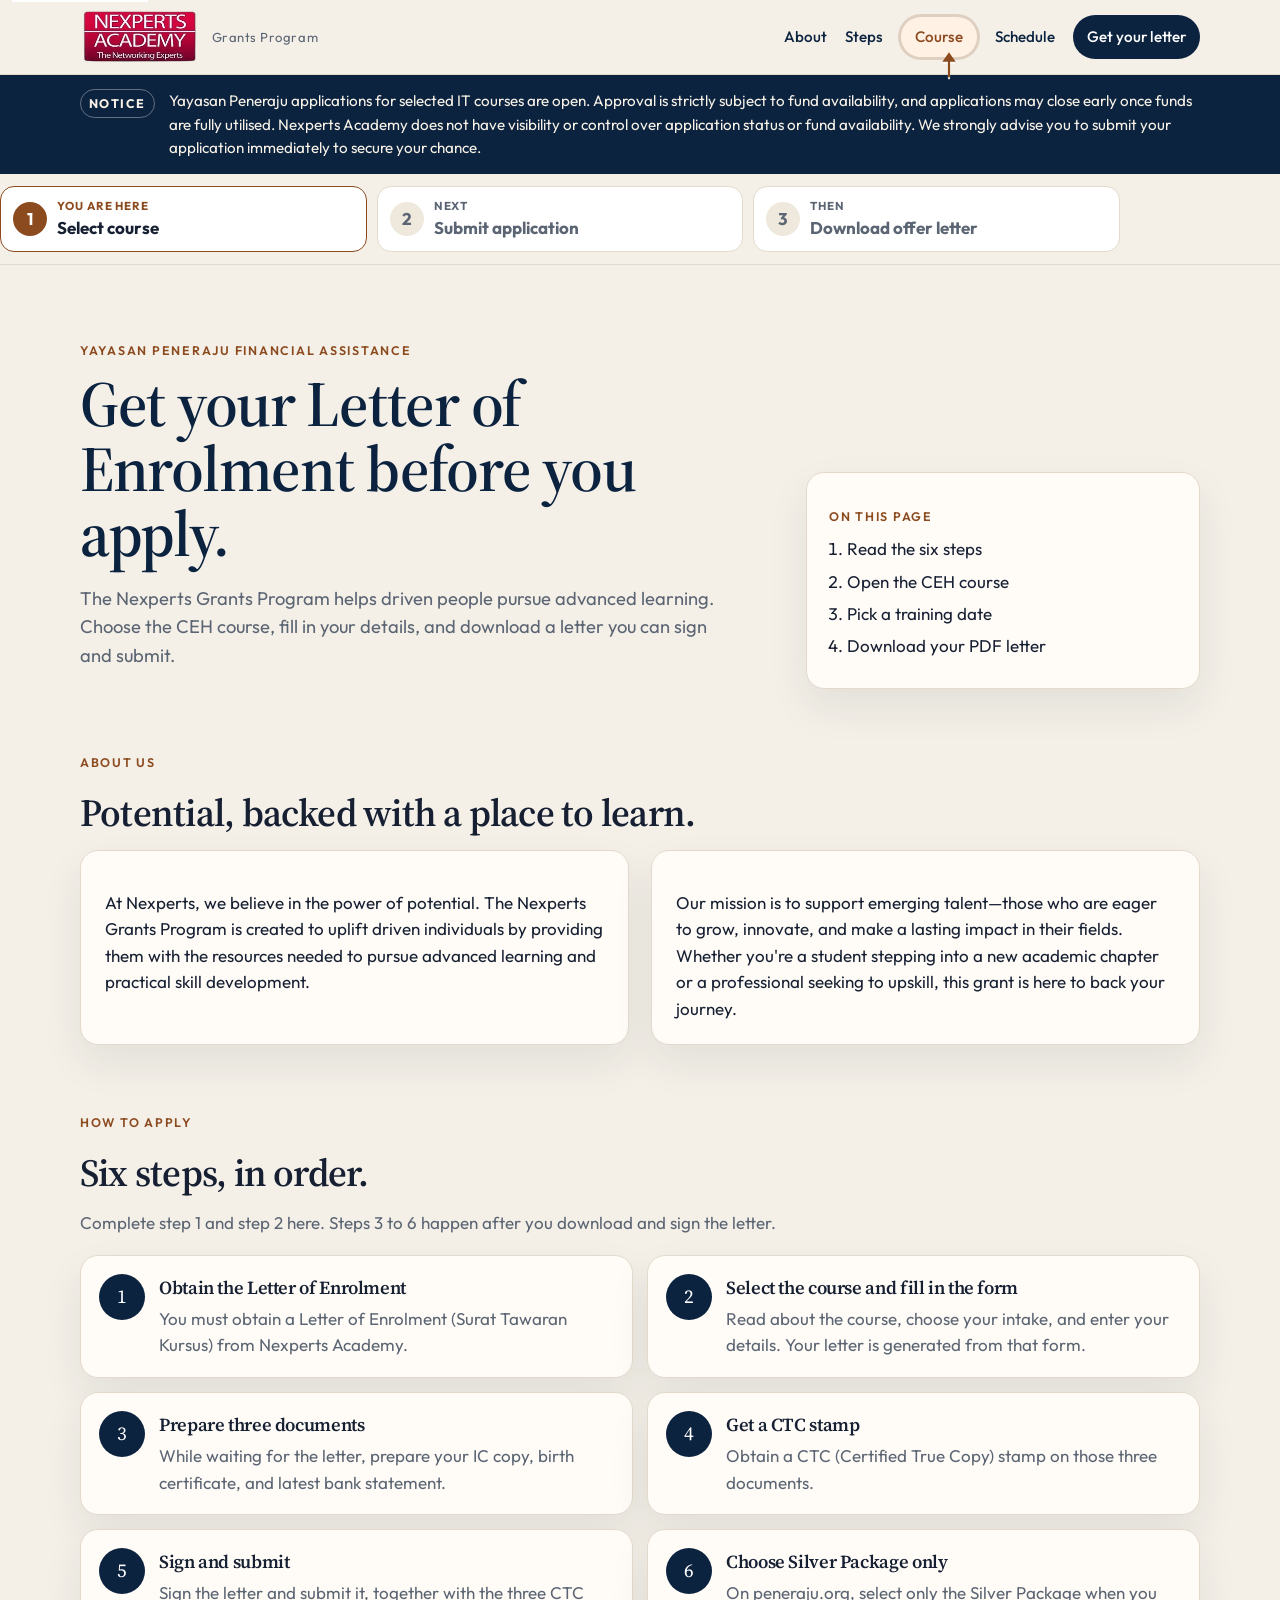
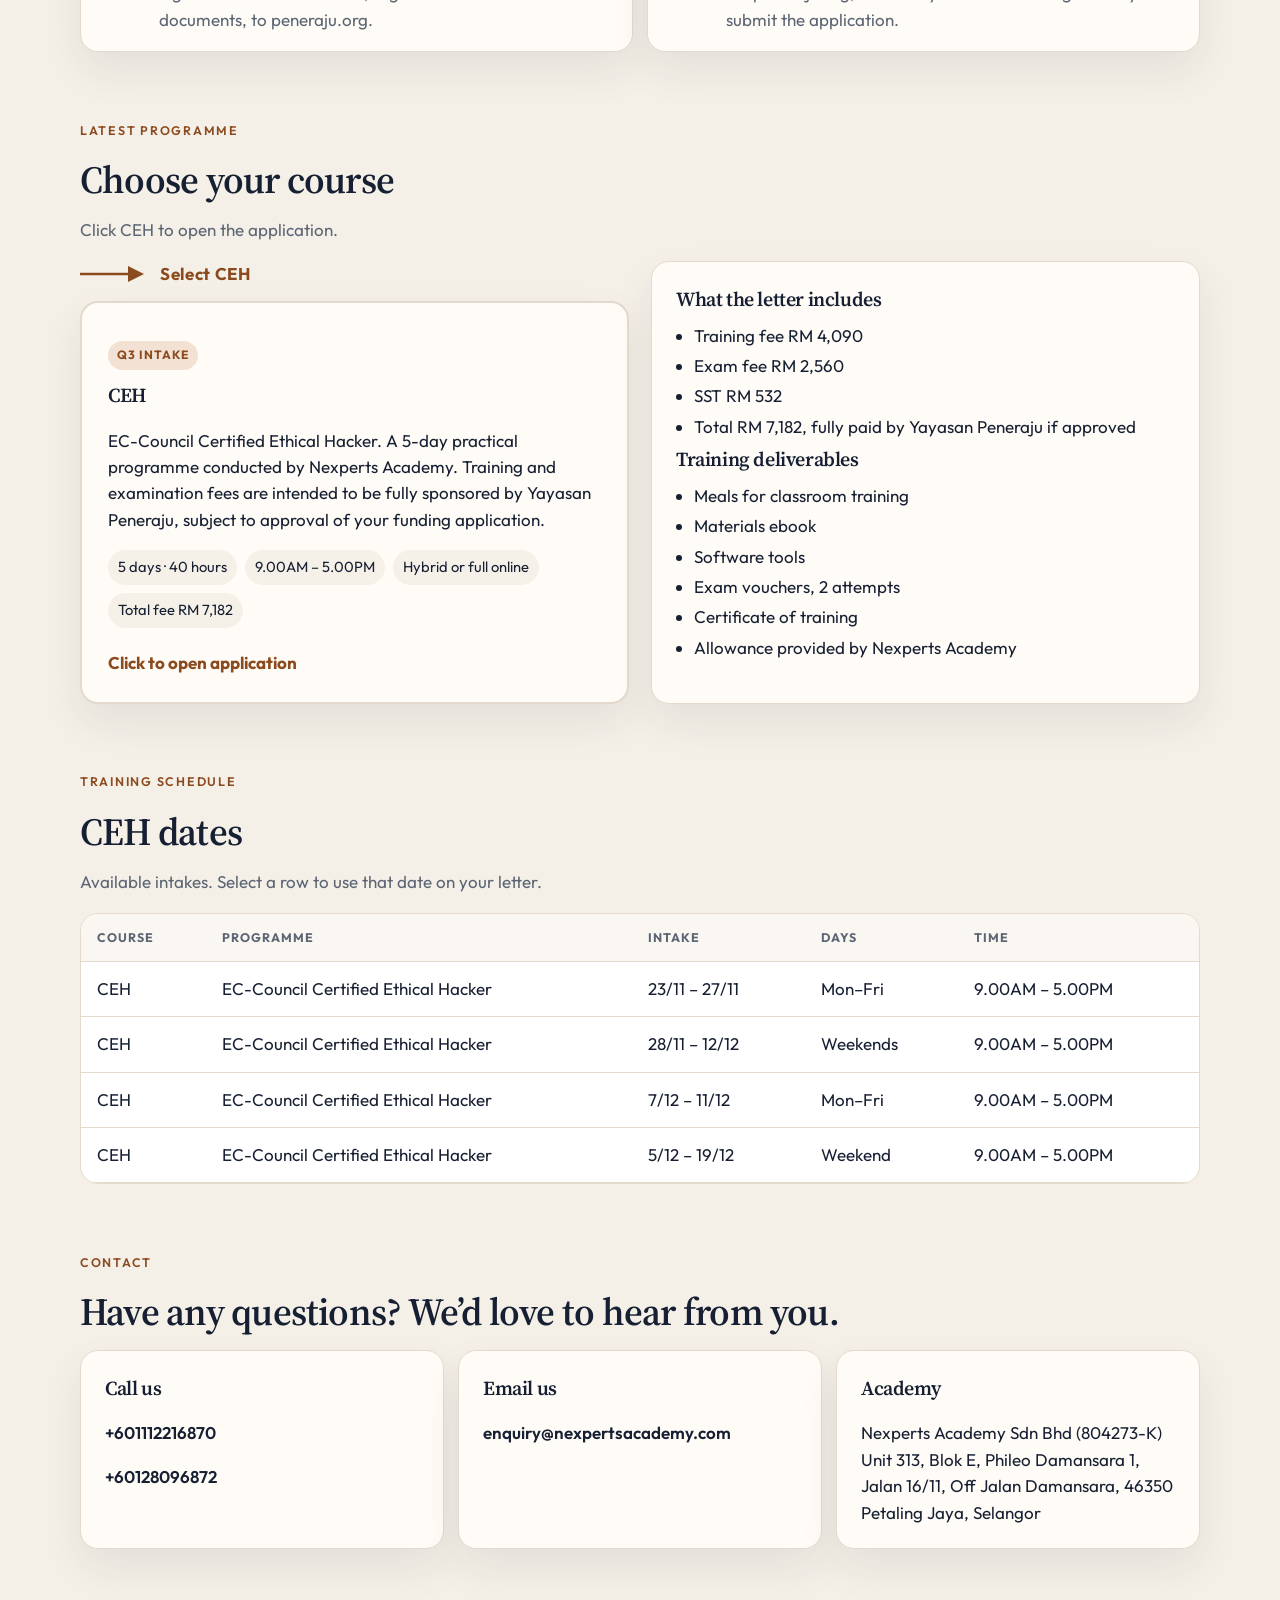
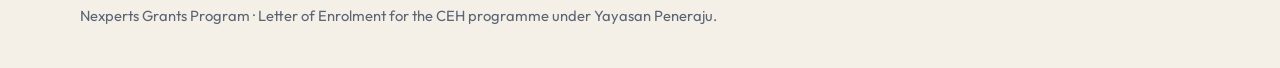
==== index.html @ 13533e8f "Publish the Nexperts grants site. Fix the enrolment letter table line and use the academy logo." ====
<!DOCTYPE html>
<html lang="en">
<head>
  <meta charset="UTF-8" />
  <meta name="viewport" content="width=device-width, initial-scale=1" />
  <title>Nexperts Grants Program | Letter of Enrolment</title>
  <meta name="description" content="Nexperts Grants Program. Read the CEH course, choose a training date, and download your Letter of Enrolment." />
  <link rel="preconnect" href="https://fonts.googleapis.com" />
  <link rel="preconnect" href="https://fonts.gstatic.com" crossorigin />
  <link href="https://fonts.googleapis.com/css2?family=Outfit:wght@400;500;600;700&family=Source+Serif+4:opsz,wght@8..60,500;8..60,600&display=swap" rel="stylesheet" />
  <link rel="stylesheet" href="css/styles.css" />
</head>
<body>
  <a class="skip" href="#main">Skip to content</a>
  <header class="site-header">
    <div class="wrap header-inner">
      <a class="brand" href="#top">
        <img class="logo" src="assets/nexperts-logo.png" alt="Nexperts Academy" />
        <span>Grants Program</span>
      </a>
      <nav class="nav" aria-label="Page">
        <a href="#about">About</a>
        <a href="#steps">Steps</a>
        <a class="nav-course" href="#course">
          <span class="arrow-mark" aria-hidden="true">
            <svg viewBox="0 0 24 36" width="20" height="30">
              <path d="M12 34V14" fill="none" stroke="currentColor" stroke-width="2.6" stroke-linecap="round"/>
              <path d="M4 16.5 12 5l8 11.5" fill="currentColor"/>
            </svg>
          </span>
          Course
        </a>
        <a href="#schedule">Schedule</a>
        <a class="nav-cta" href="#apply">Get your letter</a>
      </nav>
    </div>
  </header>

  <div class="notice">
    <div class="wrap">
      <b>NOTICE</b>
      <p>Yayasan Peneraju applications for selected IT courses are open. Approval is strictly subject to fund availability, and applications may close early once funds are fully utilised. Nexperts Academy does not have visibility or control over application status or fund availability. We strongly advise you to submit your application immediately to secure your chance.</p>
    </div>
  </div>

  <main id="main">
    <div class="flow-bar">
      <ol class="flow wrap" id="flow" aria-label="Application progress">
        <li class="is-current" data-step="1">
          <span class="flow-no">1</span>
          <span>
            <em class="flow-kicker">You are here</em>
            <strong>Select course</strong>
          </span>
        </li>
        <li data-step="2">
          <span class="flow-no">2</span>
          <span>
            <em class="flow-kicker">Next</em>
            <strong>Submit application</strong>
          </span>
        </li>
        <li data-step="3">
          <span class="flow-no">3</span>
          <span>
            <em class="flow-kicker">Then</em>
            <strong>Download offer letter</strong>
          </span>
        </li>
      </ol>
    </div>
    <section class="hero" id="top">
      <div class="wrap hero-grid">
        <div>
          <p class="eyebrow">Yayasan Peneraju financial assistance</p>
          <h1>Get your Letter of Enrolment before you apply.</h1>
          <p class="lede">The Nexperts Grants Program helps driven people pursue advanced learning. Choose the CEH course, fill in your details, and download a letter you can sign and submit.</p>
        </div>
        <aside class="hero-card">
          <p class="eyebrow">On this page</p>
          <ol>
            <li>Read the six steps</li>
            <li>Open the CEH course</li>
            <li>Pick a training date</li>
            <li>Download your PDF letter</li>
          </ol>
        </aside>
      </div>
    </section>

    <section id="about">
      <div class="wrap">
        <p class="eyebrow">About us</p>
        <h2>Potential, backed with a place to learn.</h2>
        <div class="about-grid">
          <article class="panel">
            <p>At Nexperts, we believe in the power of potential. The Nexperts Grants Program is created to uplift driven individuals by providing them with the resources needed to pursue advanced learning and practical skill development.</p>
          </article>
          <article class="panel">
            <p>Our mission is to support emerging talent—those who are eager to grow, innovate, and make a lasting impact in their fields. Whether you're a student stepping into a new academic chapter or a professional seeking to upskill, this grant is here to back your journey.</p>
          </article>
        </div>
      </div>
    </section>

    <section id="steps">
      <div class="wrap">
        <p class="eyebrow">How to apply</p>
        <h2>Six steps, in order.</h2>
        <p class="section-copy">Complete step 1 and step 2 here. Steps 3 to 6 happen after you download and sign the letter.</p>
        <div class="steps">
          <article class="step">
            <div class="step-no">1</div>
            <div>
              <h3>Obtain the Letter of Enrolment</h3>
              <p>You must obtain a Letter of Enrolment (Surat Tawaran Kursus) from Nexperts Academy.</p>
            </div>
          </article>
          <article class="step">
            <div class="step-no">2</div>
            <div>
              <h3>Select the course and fill in the form</h3>
              <p>Read about the course, choose your intake, and enter your details. Your letter is generated from that form.</p>
            </div>
          </article>
          <article class="step">
            <div class="step-no">3</div>
            <div>
              <h3>Prepare three documents</h3>
              <p>While waiting for the letter, prepare your IC copy, birth certificate, and latest bank statement.</p>
            </div>
          </article>
          <article class="step">
            <div class="step-no">4</div>
            <div>
              <h3>Get a CTC stamp</h3>
              <p>Obtain a CTC (Certified True Copy) stamp on those three documents.</p>
            </div>
          </article>
          <article class="step">
            <div class="step-no">5</div>
            <div>
              <h3>Sign and submit</h3>
              <p>Sign the letter and submit it, together with the three CTC documents, to peneraju.org.</p>
            </div>
          </article>
          <article class="step">
            <div class="step-no">6</div>
            <div>
              <h3>Choose Silver Package only</h3>
              <p>On peneraju.org, select only the Silver Package when you submit the application.</p>
            </div>
          </article>
        </div>
      </div>
    </section>

    <section id="course">
      <div class="wrap">
        <p class="eyebrow">Latest programme</p>
        <h2>Choose your course</h2>
        <p class="section-copy">Click CEH to open the application.</p>
        <div class="course-layout">
          <div class="course-pick-wrap">
            <div class="aim" id="aim-ceh">
              <svg viewBox="0 0 72 24" width="72" height="24" aria-hidden="true">
                <path d="M0 12h52" fill="none" stroke="currentColor" stroke-width="2.6" stroke-linecap="round"/>
                <path d="M48 4l16 8-16 8" fill="currentColor"/>
              </svg>
              <span>Select CEH</span>
            </div>
            <button type="button" id="select-ceh" class="course-card" aria-pressed="false">
              <p class="q3">Q3 intake</p>
              <h3>CEH</h3>
              <p>EC-Council Certified Ethical Hacker. A 5-day practical programme conducted by Nexperts Academy. Training and examination fees are intended to be fully sponsored by Yayasan Peneraju, subject to approval of your funding application.</p>
              <ul class="meta">
                <li>5 days · 40 hours</li>
                <li>9.00AM – 5.00PM</li>
                <li>Hybrid or full online</li>
                <li>Total fee RM 7,182</li>
              </ul>
              <span class="pick-state">Click to open application</span>
            </button>
          </div>
          <article class="panel">
            <h3>What the letter includes</h3>
            <ul class="plain-list">
              <li>Training fee RM 4,090</li>
              <li>Exam fee RM 2,560</li>
              <li>SST RM 532</li>
              <li>Total RM 7,182, fully paid by Yayasan Peneraju if approved</li>
            </ul>
            <h3>Training deliverables</h3>
            <ul class="plain-list">
              <li>Meals for classroom training</li>
              <li>Materials ebook</li>
              <li>Software tools</li>
              <li>Exam vouchers, 2 attempts</li>
              <li>Certificate of training</li>
              <li>Allowance provided by Nexperts Academy</li>
            </ul>
          </article>
        </div>
        <section id="apply" hidden>
          <p class="eyebrow">Application</p>
          <h2>Start Your Certification Journey Today!</h2>
          <p class="section-copy">Apply now and take advantage of Yayasan Peneraju’s flexible financing options. Fill out the form below, and our team will contact you with the next steps.</p>
          <form id="enrol-form" class="panel" novalidate>
            <fieldset id="application-fields">
            <h3 class="form-title">Nexperts Grants Scholarship - Yayasan Peneraju - Certified Ethical Hacker(CEH)</h3>
            <div class="form-grid">
              <label>
                <span class="req">Full name as per IC</span>
                <input id="full-name" name="name" type="text" autocomplete="name" required placeholder="Full name" />
              </label>
              <label>
                <span class="req">IC number (Without dashes)</span>
                <input id="nric" name="nric" type="text" inputmode="numeric" autocomplete="off" required placeholder="E.g. 900119458343" maxlength="12" />
              </label>
              <label>
                <span class="req">Email</span>
                <input id="email" name="email" type="email" autocomplete="email" required placeholder="Email" />
              </label>
              <label>
                <span class="req">Phone</span>
                <span class="phone-row">
                  <span class="phone-code">MY +60</span>
                  <input id="phone" name="phone" type="tel" inputmode="tel" autocomplete="tel" required placeholder="Phone" />
                </span>
              </label>
              <label>
                <span class="req">Current Working Status</span>
                <select id="work-status" name="workStatus" required>
                  <option value="">Choose an option</option>
                  <option>Employed</option>
                  <option>Self-employed</option>
                  <option>Unemployed</option>
                  <option>Student</option>
                  <option>Others</option>
                </select>
              </label>
              <label>
                <span class="req">Training Schedule</span>
                <select id="intake-fields" name="intake" required>
                  <option value="">Choose an option</option>
                </select>
              </label>
              <p class="note wide">Please Note:- Above dates are Tentative Dates only , actual dates will be given once Yayasan Peneraju approves your application. DO NOT make any arrangements for training until our team contacts you with the finalised schedule.</p>
              <div class="wide">
                <p class="req address-label">Address</p>
                <div class="form-grid">
                  <label>
                    <span class="req">Street Address</span>
                    <input id="street" name="street" type="text" autocomplete="address-line1" required placeholder="Street Address" />
                  </label>
                  <label>
                    <span>Street Address Line 2</span>
                    <input id="street2" name="street2" type="text" autocomplete="address-line2" placeholder="Street Address Line 2" />
                  </label>
                  <label>
                    <span class="req">City</span>
                    <input id="city" name="city" type="text" autocomplete="address-level2" required placeholder="City" />
                  </label>
                  <label>
                    <span class="req">Region/State/Province</span>
                    <input id="region" name="region" type="text" autocomplete="address-level1" required placeholder="Region/State/Province" />
                  </label>
                  <label>
                    <span class="req">Postal / Zip code</span>
                    <input id="postal" name="postal" type="text" autocomplete="postal-code" required placeholder="Postal / Zip code" />
                  </label>
                  <label>
                    <span class="req">Country</span>
                    <input id="country" name="country" type="text" autocomplete="country-name" required value="Malaysia" />
                  </label>
                </div>
              </div>
              <label class="consent wide">
                <input id="consent" name="consent" type="checkbox" required />
                <span><strong class="req">Consent &amp; Agreement</strong><br />I confirm that these details are true and match my IC. I agree to the conditions in the CEH offer of enrolment, and I will sign the letter and submit it with my CTC documents on peneraju.org, selecting the Silver Package only.</span>
              </label>
            </div>
            <p id="form-error" class="form-msg error" hidden></p>
            <button id="download-btn" type="submit">Submit Application!</button>
            </fieldset>
            <p id="form-success" class="form-msg ok" hidden>
              Your letter is downloading. The printed intake is <strong id="success-intake"></strong>. Nazreen Abdul Ghani’s signature is on the letter. Sign the acceptance page, get CTC stamps on your IC copy, birth certificate, and latest bank statement, then submit everything on peneraju.org and select Silver Package only.
            </p>
          </form>
        </section>
      </div>
    </section>

    <section id="schedule">
      <div class="wrap">
        <p class="eyebrow">Training schedule</p>
        <h2>CEH dates</h2>
        <p class="section-copy">Available intakes. Select a row to use that date on your letter.</p>
        <div class="table-wrap">
          <table>
            <thead>
              <tr>
                <th>Course</th>
                <th>Programme</th>
                <th>Intake</th>
                <th>Days</th>
                <th>Time</th>
              </tr>
            </thead>
            <tbody id="schedule-body"></tbody>
          </table>
        </div>
      </div>
    </section>

    <section id="contact">
      <div class="wrap">
        <p class="eyebrow">Contact</p>
        <h2>Have any questions? We’d love to hear from you.</h2>
        <div class="contact-grid">
          <article class="panel">
            <h3>Call us</h3>
            <p><a href="tel:+601112216870">+601112216870</a></p>
            <p><a href="tel:+60128096872">+60128096872</a></p>
          </article>
          <article class="panel">
            <h3>Email us</h3>
            <p><a href="mailto:enquiry@nexpertsacademy.com">enquiry@nexpertsacademy.com</a></p>
          </article>
          <article class="panel">
            <h3>Academy</h3>
            <p>Nexperts Academy Sdn Bhd (804273-K)<br />Unit 313, Blok E, Phileo Damansara 1, Jalan 16/11, Off Jalan Damansara, 46350 Petaling Jaya, Selangor</p>
          </article>
        </div>
      </div>
    </section>
  </main>

  <footer class="site-footer">
    <div class="wrap">Nexperts Grants Program · Letter of Enrolment for the CEH programme under Yayasan Peneraju.</div>
  </footer>

  <script src="js/pdf-lib.min.js"></script>
  <script src="js/letter.js"></script>
  <script src="js/app.js"></script>
</body>
</html>
---- css/styles.css ----
:root {
  --ink: #172033;
  --navy: #0c2340;
  --navy-2: #16365c;
  --teal: #0f5c56;
  --copper: #8c4a1f;
  --paper: #f4f0e8;
  --card: #fffcf7;
  --line: #e3d9cc;
  --muted: #5c6573;
  --danger: #8d2b2b;
  --ok: #0f5c56;
  --shadow: 0 18px 40px rgba(23, 32, 51, 0.08);
  --serif: "Source Serif 4", Georgia, serif;
  --sans: "Outfit", "Segoe UI", sans-serif;
}

* { box-sizing: border-box; }
html { scroll-behavior: smooth; }
body {
  margin: 0;
  color: var(--ink);
  background:
    radial-gradient(1200px 500px at 100% -10%, rgba(140, 74, 31, 0.08), transparent 50%),
    var(--paper);
  font-family: var(--sans);
  font-size: 17px;
  line-height: 1.55;
}
img { max-width: 100%; }
a { color: var(--teal); }
.wrap { width: min(1120px, calc(100% - 32px)); margin: 0 auto; }
.skip {
  position: absolute;
  left: 12px;
  top: -40px;
  background: white;
  padding: 8px 12px;
  z-index: 20;
}
.skip:focus { top: 12px; }

.site-header {
  position: sticky;
  top: 0;
  z-index: 10;
  background: rgba(244, 240, 232, 0.92);
  backdrop-filter: blur(10px);
  border-bottom: 1px solid var(--line);
}
.header-inner {
  display: flex;
  align-items: center;
  justify-content: space-between;
  gap: 20px;
  min-height: 74px;
}
.brand {
  display: flex;
  align-items: center;
  gap: 12px;
  color: inherit;
  text-decoration: none;
}
.logo { height: 54px; width: auto; display: block; }
.brand span { color: var(--muted); font-size: 0.82rem; letter-spacing: 0.04em; }
.nav { display: flex; gap: 18px; align-items: center; }
.nav a { color: var(--navy); text-decoration: none; font-size: 0.95rem; font-weight: 500; }
.nav a:hover { color: var(--copper); }
.nav-course {
  position: relative;
  color: var(--copper) !important;
  background: #fff1e4;
  border-radius: 999px;
  padding: 8px 14px;
  box-shadow: 0 0 0 3px rgba(140, 74, 31, 0.2);
  animation: course-glow 1.6s ease-in-out infinite;
}
.nav-course .arrow-mark {
  position: absolute;
  left: 50%;
  bottom: -28px;
  color: var(--copper);
  filter: drop-shadow(0 2px 0 rgba(255, 252, 247, 0.9));
  animation: point-up 0.9s ease-in-out infinite;
  pointer-events: none;
}
@keyframes point-up {
  0%, 100% { transform: translateX(-50%) translateY(5px); }
  50% { transform: translateX(-50%) translateY(-3px); }
}
@keyframes course-glow {
  0%, 100% { box-shadow: 0 0 0 3px rgba(140, 74, 31, 0.18); }
  50% { box-shadow: 0 0 0 7px rgba(140, 74, 31, 0.12); }
}
.nav-cta {
  background: var(--navy) !important;
  color: white !important;
  padding: 10px 14px;
  border-radius: 999px;
}

.notice {
  background: var(--navy);
  color: #f7f1e6;
}
.notice .wrap { padding: 14px 0; display: flex; gap: 14px; align-items: flex-start; }
.notice b {
  flex: 0 0 auto;
  letter-spacing: 0.12em;
  font-size: 0.78rem;
  border: 1px solid rgba(255,255,255,0.35);
  padding: 4px 8px;
  border-radius: 999px;
}
.notice p { margin: 0; font-size: 0.95rem; }

.hero { padding: 64px 0 24px; }
.hero-grid {
  display: grid;
  grid-template-columns: 1.4fr 0.8fr;
  gap: 36px;
  align-items: end;
}
h1, h2, h3 { font-family: var(--serif); font-weight: 600; letter-spacing: -0.02em; margin: 0; }
h1 { font-size: clamp(2.5rem, 5vw, 4.4rem); line-height: 1.02; color: var(--navy); }
.lede { font-size: 1.15rem; color: var(--muted); max-width: 40rem; }
.eyebrow {
  color: var(--copper);
  font-weight: 600;
  letter-spacing: 0.14em;
  text-transform: uppercase;
  font-size: 0.78rem;
  margin-bottom: 10px;
}
.hero-card, .panel, .step, .course-card {
  background: var(--card);
  border: 1px solid var(--line);
  border-radius: 18px;
  box-shadow: var(--shadow);
}
.hero-card { padding: 22px; }
.hero-card ol { margin: 10px 0 0; padding-left: 18px; }
.hero-card li { margin: 6px 0; }

section { padding: 28px 0; }
#course, #apply { scroll-margin-top: 90px; }
h2 { font-size: clamp(1.8rem, 3vw, 2.5rem); margin-bottom: 8px; }
.section-copy { color: var(--muted); max-width: 46rem; margin-top: 0; }

.about-grid, .apply-grid, .course-layout {
  display: grid;
  grid-template-columns: 1fr 1fr;
  gap: 22px;
}
.panel { padding: 22px 24px; }
.panel p:last-child { margin-bottom: 0; }

.steps {
  display: grid;
  grid-template-columns: 1fr 1fr;
  gap: 14px;
  margin-top: 18px;
}
.step {
  display: grid;
  grid-template-columns: auto 1fr;
  gap: 14px;
  padding: 18px;
  position: relative;
}
.step-no {
  width: 46px;
  height: 46px;
  border-radius: 50%;
  background: var(--navy);
  color: white;
  display: grid;
  place-items: center;
  font-family: var(--serif);
  font-size: 1.2rem;
}
.step h3 { font-size: 1.15rem; margin-bottom: 4px; }
.step p { margin: 0; color: var(--muted); }
.step.is-here { outline: 2px solid var(--copper); }

.course-pick-wrap { display: grid; gap: 14px; align-content: start; }
.aim[hidden],
#apply[hidden] { display: none !important; }
#apply { animation: reveal-form 0.35s ease; }
@keyframes reveal-form {
  from { opacity: 0; transform: translateY(10px); }
  to { opacity: 1; transform: none; }
}
.aim {
  display: flex;
  align-items: center;
  gap: 8px;
  color: var(--copper);
  font-weight: 700;
  letter-spacing: 0.04em;
}
.aim svg { animation: point-right 0.9s ease-in-out infinite; }
@keyframes point-right {
  0%, 100% { transform: translateX(0); }
  50% { transform: translateX(8px); }
}
.course-card {
  padding: 26px;
  width: 100%;
  text-align: left;
  color: inherit;
  font: inherit;
  cursor: pointer;
  border: 2px solid var(--line);
  background: var(--card);
  border-radius: 18px;
  box-shadow: var(--shadow);
}
.course-card:hover { border-color: var(--copper); }
.course-card.is-selected {
  border-color: var(--teal);
  box-shadow: 0 0 0 4px rgba(15, 92, 86, 0.16);
}
.pick-state {
  display: inline-block;
  margin-top: 8px;
  font-weight: 700;
  color: var(--copper);
}
.course-card.is-selected .pick-state { color: var(--teal); }
.go-download {
  display: inline-flex;
  align-items: center;
  gap: 10px;
  background: var(--copper);
  color: white;
  text-decoration: none;
  font-weight: 700;
  padding: 14px 16px;
  border-radius: 14px;
  animation: callout 1.1s ease-in-out infinite;
}
.go-download svg { animation: point-down 0.9s ease-in-out infinite; }
@keyframes point-down {
  0%, 100% { transform: translateY(0); }
  50% { transform: translateY(7px); }
}
@keyframes callout {
  0%, 100% { transform: translateY(0); box-shadow: 0 8px 0 rgba(140, 74, 31, 0.18); }
  50% { transform: translateY(-3px); box-shadow: 0 14px 24px rgba(140, 74, 31, 0.28); }
}
body.ceh-selected #enrol-form {
  border-color: var(--copper);
  animation: form-glow 1.3s ease-in-out infinite;
}
body.ceh-selected #download-btn {
  animation: btn-pop 1s ease-in-out infinite;
}
@keyframes form-glow {
  0%, 100% { box-shadow: 0 0 0 3px rgba(140, 74, 31, 0.2); }
  50% { box-shadow: 0 0 0 8px rgba(140, 74, 31, 0.12); }
}
@keyframes btn-pop {
  0%, 100% { transform: scale(1); }
  50% { transform: scale(1.03); box-shadow: 0 10px 24px rgba(140, 74, 31, 0.35); }
}
.q3 {
  display: inline-block;
  background: #f3e2d4;
  color: var(--copper);
  font-weight: 700;
  letter-spacing: 0.08em;
  text-transform: uppercase;
  font-size: 0.75rem;
  padding: 5px 9px;
  border-radius: 999px;
  margin-bottom: 10px;
}
.meta { display: flex; flex-wrap: wrap; gap: 8px; margin: 14px 0; padding: 0; list-style: none; }
.meta li {
  background: #f6f1e8;
  border-radius: 999px;
  padding: 6px 10px;
  font-size: 0.92rem;
}
.fee-list, .plain-list { margin: 8px 0 0; padding-left: 18px; }
.fee-list li, .plain-list li { margin: 4px 0; }

.table-wrap { overflow-x: auto; border: 1px solid var(--line); border-radius: 18px; background: white; }
table { width: 100%; border-collapse: collapse; min-width: 720px; }
th, td { text-align: left; padding: 14px 16px; border-bottom: 1px solid var(--line); }
th { font-size: 0.78rem; letter-spacing: 0.08em; text-transform: uppercase; color: var(--muted); background: #faf7f2; }
tr { cursor: pointer; }
tr:hover, tr.is-selected { background: #f3f7f6; }
tr.is-selected td:first-child { box-shadow: inset 3px 0 0 var(--teal); }
.hint { color: var(--muted); font-size: 0.92rem; }

form { display: grid; gap: 14px; }
fieldset { border: 0; margin: 0; padding: 0; }
legend { font-weight: 600; padding: 0; margin-bottom: 8px; }
label span { display: block; font-weight: 600; margin-bottom: 6px; }
input[type="text"], input[type="email"], input[type="tel"], select, textarea {
  width: 100%;
  border: 1px solid #d9d0c3;
  background: white;
  border-radius: 12px;
  padding: 12px 14px;
  font: inherit;
  color: inherit;
}
textarea { min-height: 96px; resize: vertical; }
.form-title { font-size: 1.35rem; margin: 0 0 16px; }
.form-grid { display: grid; grid-template-columns: 1fr 1fr; gap: 14px; }
.wide { grid-column: 1 / -1; }
.req::after { content: " *"; color: var(--copper); }
.address-label { margin: 4px 0 0; font-weight: 600; }
.phone-row { display: flex; gap: 8px; align-items: center; }
.phone-code {
  flex: 0 0 auto;
  background: #f6f1e8;
  border: 1px solid #d9d0c3;
  border-radius: 12px;
  padding: 12px 12px;
  font-weight: 600;
}
.phone-row input { flex: 1; }
.note {
  margin: 0;
  background: #fff6e8;
  border: 1px solid #e6c89a;
  color: #6a4a1e;
  border-radius: 12px;
  padding: 12px 14px;
}
.consent { display: flex; gap: 10px; align-items: flex-start; }
.consent input { width: auto; margin-top: 5px; }
.consent span { font-weight: 400; }
input:focus, textarea:focus { outline: 2px solid var(--teal); border-color: transparent; }
.intake-fields { display: grid; gap: 8px; }
.intake-option {
  display: flex;
  gap: 10px;
  align-items: center;
  border: 1px solid var(--line);
  border-radius: 12px;
  padding: 10px 12px;
  background: white;
  cursor: pointer;
}
.intake-option.is-selected { border-color: var(--teal); background: #f3f7f6; }
.intake-option span { display: flex; justify-content: space-between; gap: 12px; width: 100%; margin: 0; font-weight: 500; }
.intake-option em { font-style: normal; color: var(--muted); }
button {
  border: 0;
  background: var(--copper);
  color: white;
  font: inherit;
  font-weight: 600;
  padding: 14px 16px;
  border-radius: 12px;
  cursor: pointer;
}
button:hover { background: #733c18; }
button.course-card,
button.course-card:hover {
  background: var(--card);
  color: inherit;
  font-weight: 400;
}
button.course-card:hover { border-color: var(--copper); }
button:disabled { opacity: 0.7; cursor: wait; }
.form-msg { margin: 0; padding: 12px 14px; border-radius: 12px; }
.form-msg.error { background: #fdecec; color: var(--danger); }
.form-msg.ok { background: #e7f3f1; color: var(--ok); }

.contact-grid { display: grid; grid-template-columns: repeat(3, 1fr); gap: 14px; }
.contact-grid a { color: inherit; text-decoration: none; font-weight: 600; }
.site-footer { padding: 28px 0 40px; color: var(--muted); font-size: 0.92rem; }

.flow-bar {
  position: sticky;
  top: 74px;
  z-index: 9;
  background: rgba(244, 240, 232, 0.96);
  border-bottom: 1px solid var(--line);
}
.flow {
  list-style: none;
  display: grid;
  grid-template-columns: repeat(3, 1fr);
  gap: 10px;
  margin: 0;
  padding: 12px 0;
}
.flow li {
  display: flex;
  gap: 10px;
  align-items: center;
  margin: 0;
  padding: 10px 12px;
  border-radius: 14px;
  border: 1px solid var(--line);
  background: white;
  color: var(--muted);
}
.flow-no {
  width: 34px;
  height: 34px;
  border-radius: 50%;
  display: grid;
  place-items: center;
  background: #efe8dc;
  font-weight: 700;
  flex: 0 0 auto;
}
.flow-kicker {
  display: block;
  font-style: normal;
  font-size: 0.72rem;
  letter-spacing: 0.08em;
  text-transform: uppercase;
  font-weight: 700;
}
.flow strong { display: block; color: inherit; }
.flow li.is-current {
  border-color: var(--copper);
  color: var(--ink);
  animation: course-glow 1.6s ease-in-out infinite;
}
.flow li.is-current .flow-no,
.flow li.is-done .flow-no { color: white; }
.flow li.is-current .flow-no { background: var(--copper); }
.flow li.is-current .flow-kicker { color: var(--copper); }
.flow li.is-done { border-color: var(--teal); color: var(--ink); }
.flow li.is-done .flow-no { background: var(--teal); }
.flow li.is-done .flow-kicker { color: var(--teal); }
#application-fields { border: 0; margin: 0; padding: 0; min-inline-size: 0; }
#application-fields[disabled] { opacity: 0.5; }

@media (prefers-reduced-motion: reduce) {
  .nav-course,
  .nav-course .arrow-mark,
  .aim svg,
  .go-download,
  .go-download svg,
  body.ceh-selected #enrol-form,
  body.ceh-selected #download-btn {
    animation: none;
  }
}
@media (max-width: 860px) {
  .nav a:not(.nav-cta):not(.nav-course) { display: none; }
  .nav-course { padding-bottom: 8px; }
  .hero-grid, .about-grid, .apply-grid, .course-layout, .steps, .contact-grid, .form-grid {
    grid-template-columns: 1fr;
  }
  .flow { grid-template-columns: 1fr; }
  .hero { padding-top: 36px; }
  .notice .wrap { flex-direction: column; }
}
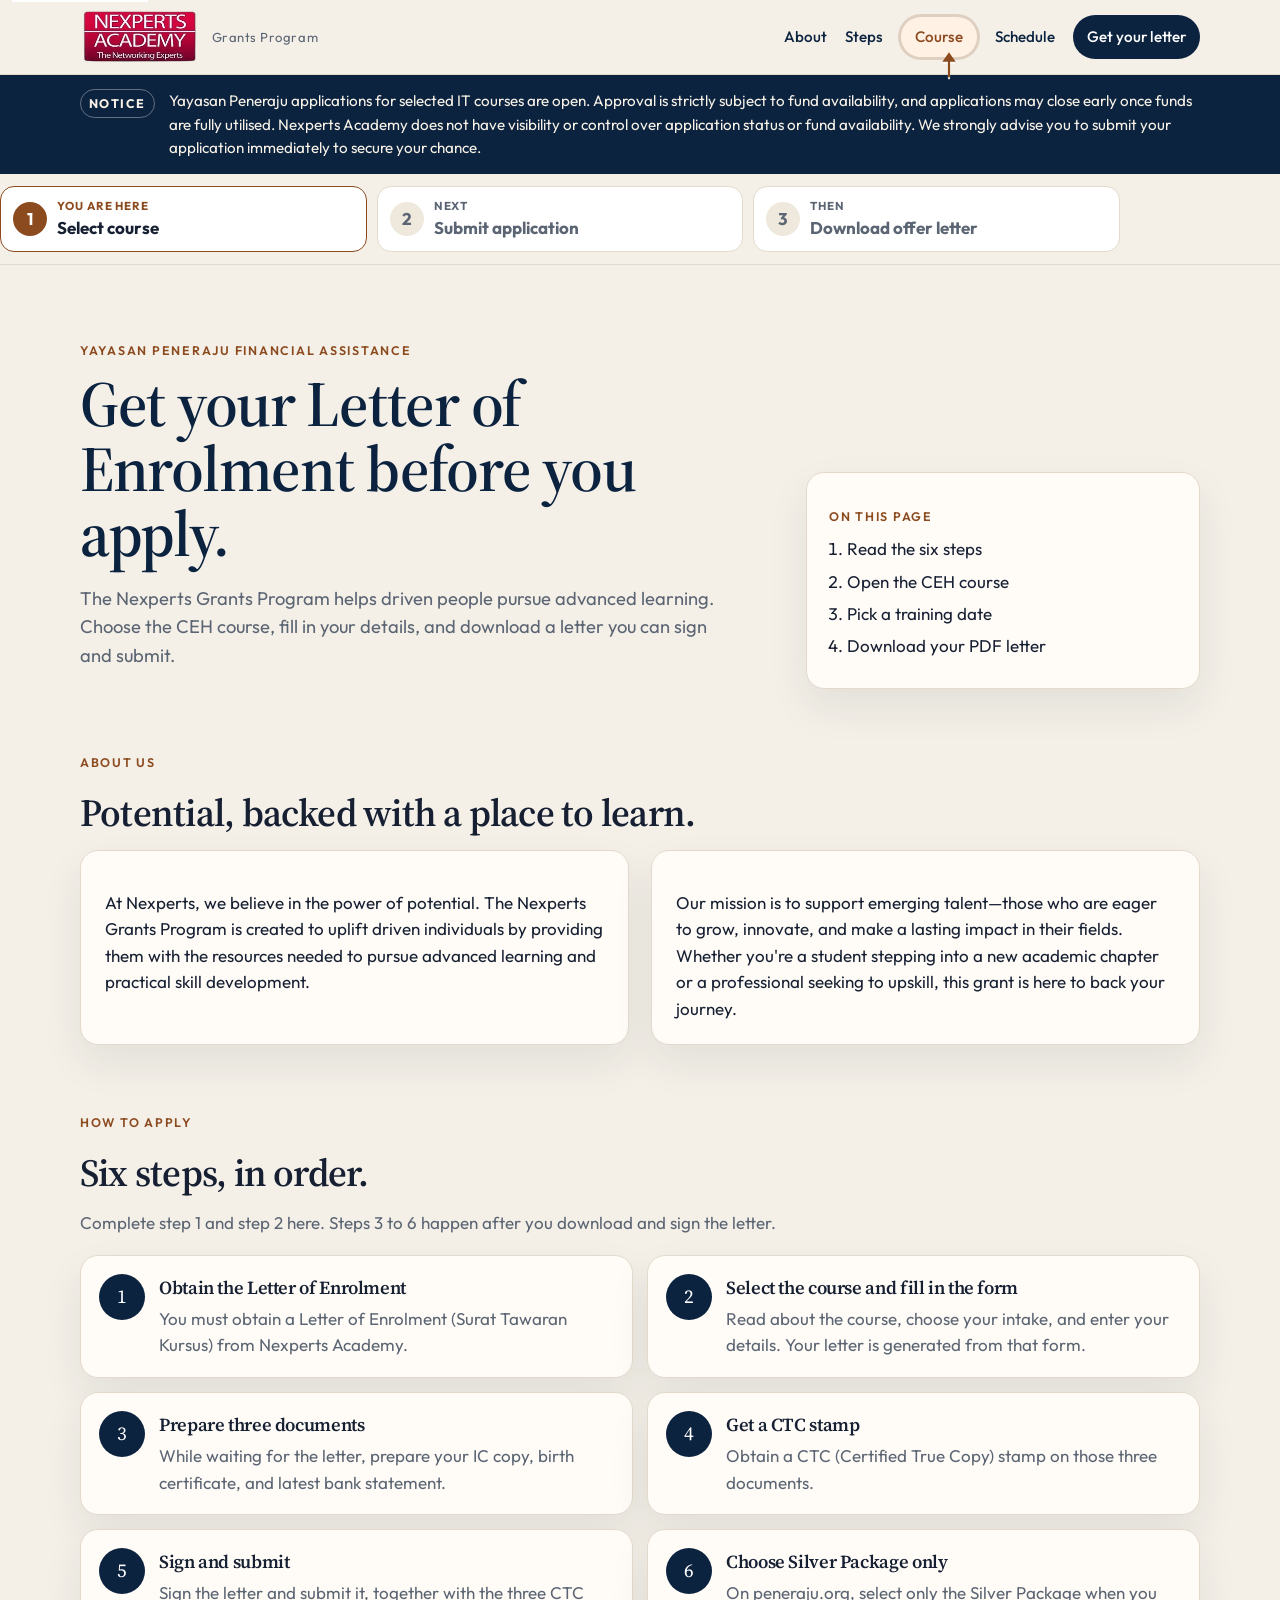
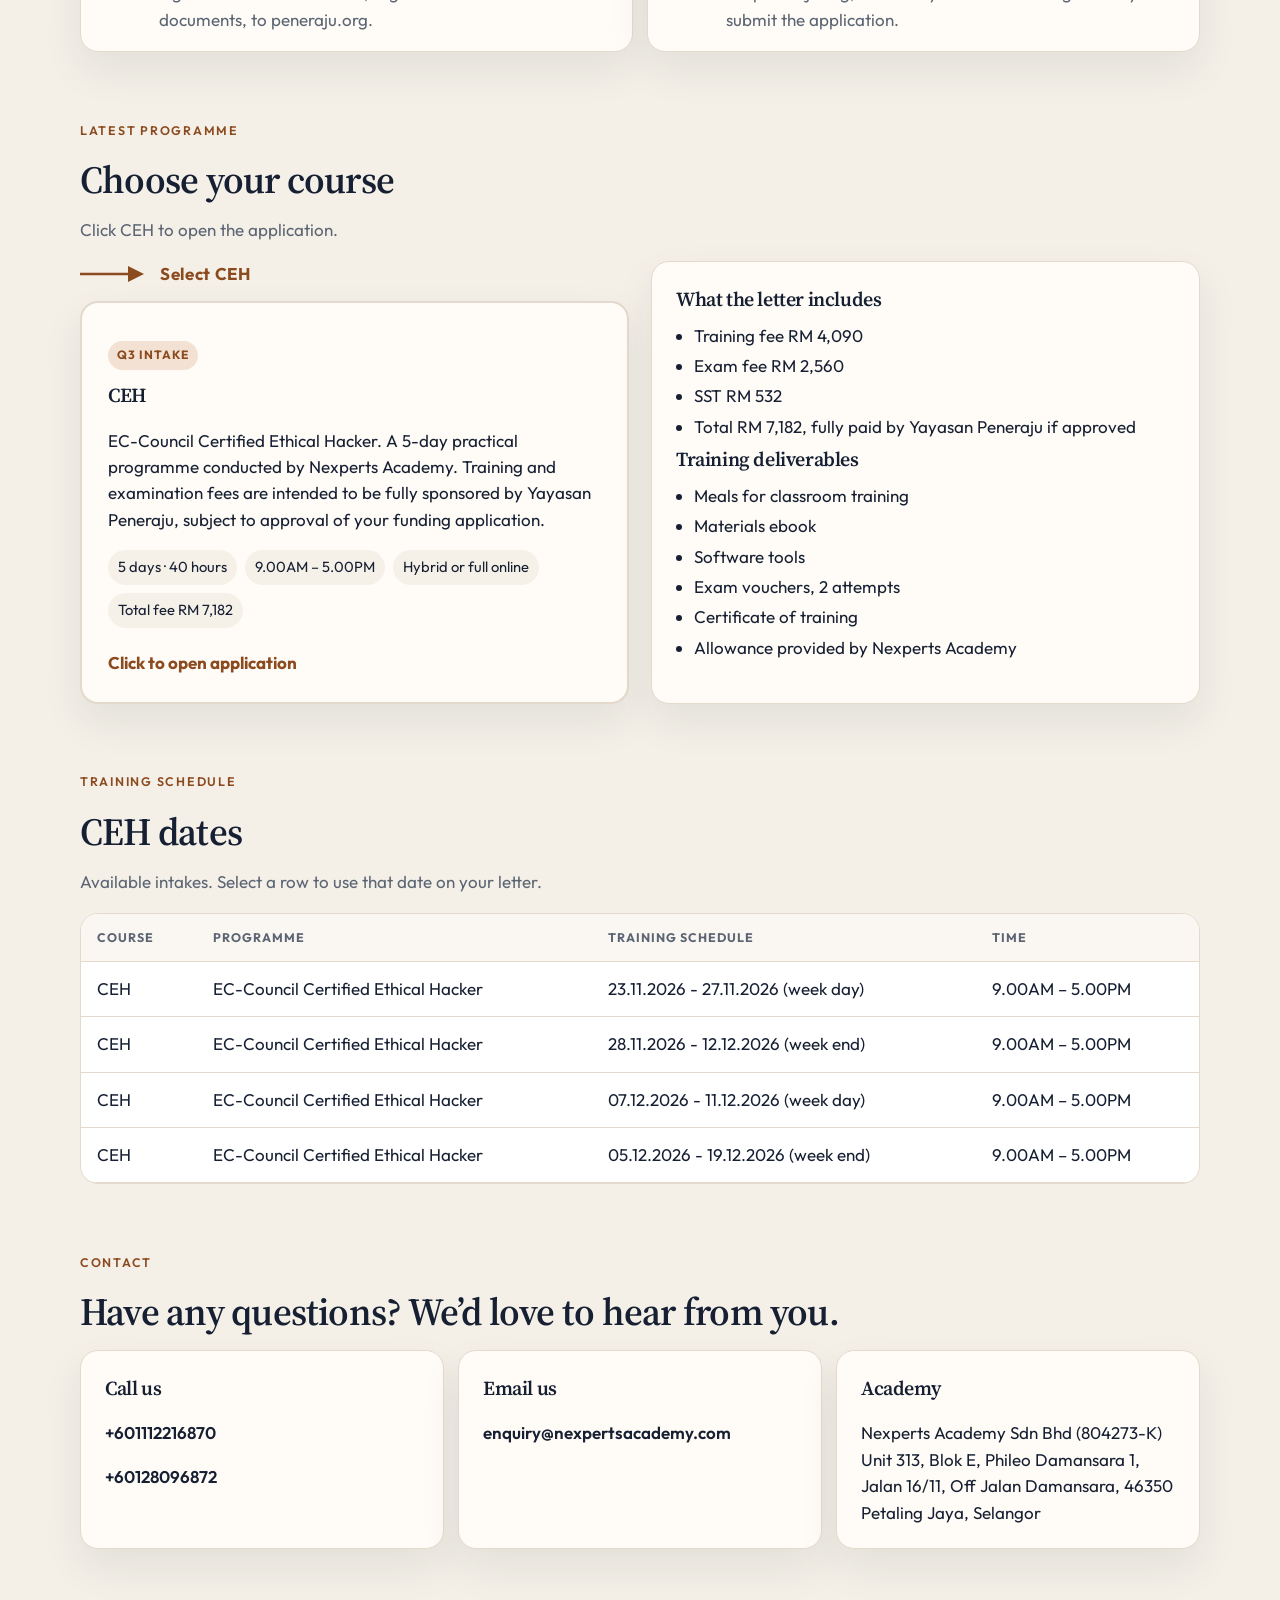
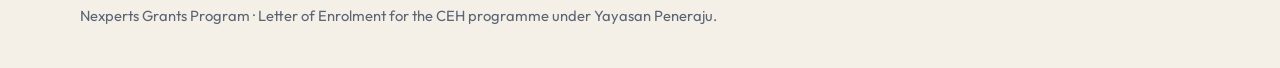
==== commit 1d42e02c: "Format training dates and wrap the offer-letter address. Show each intake as a full date with week d" ====
--- a/index.html
+++ b/index.html
@@ -302,8 +302,7 @@
               <tr>
                 <th>Course</th>
                 <th>Programme</th>
-                <th>Intake</th>
-                <th>Days</th>
+                <th>Training schedule</th>
                 <th>Time</th>
               </tr>
             </thead>
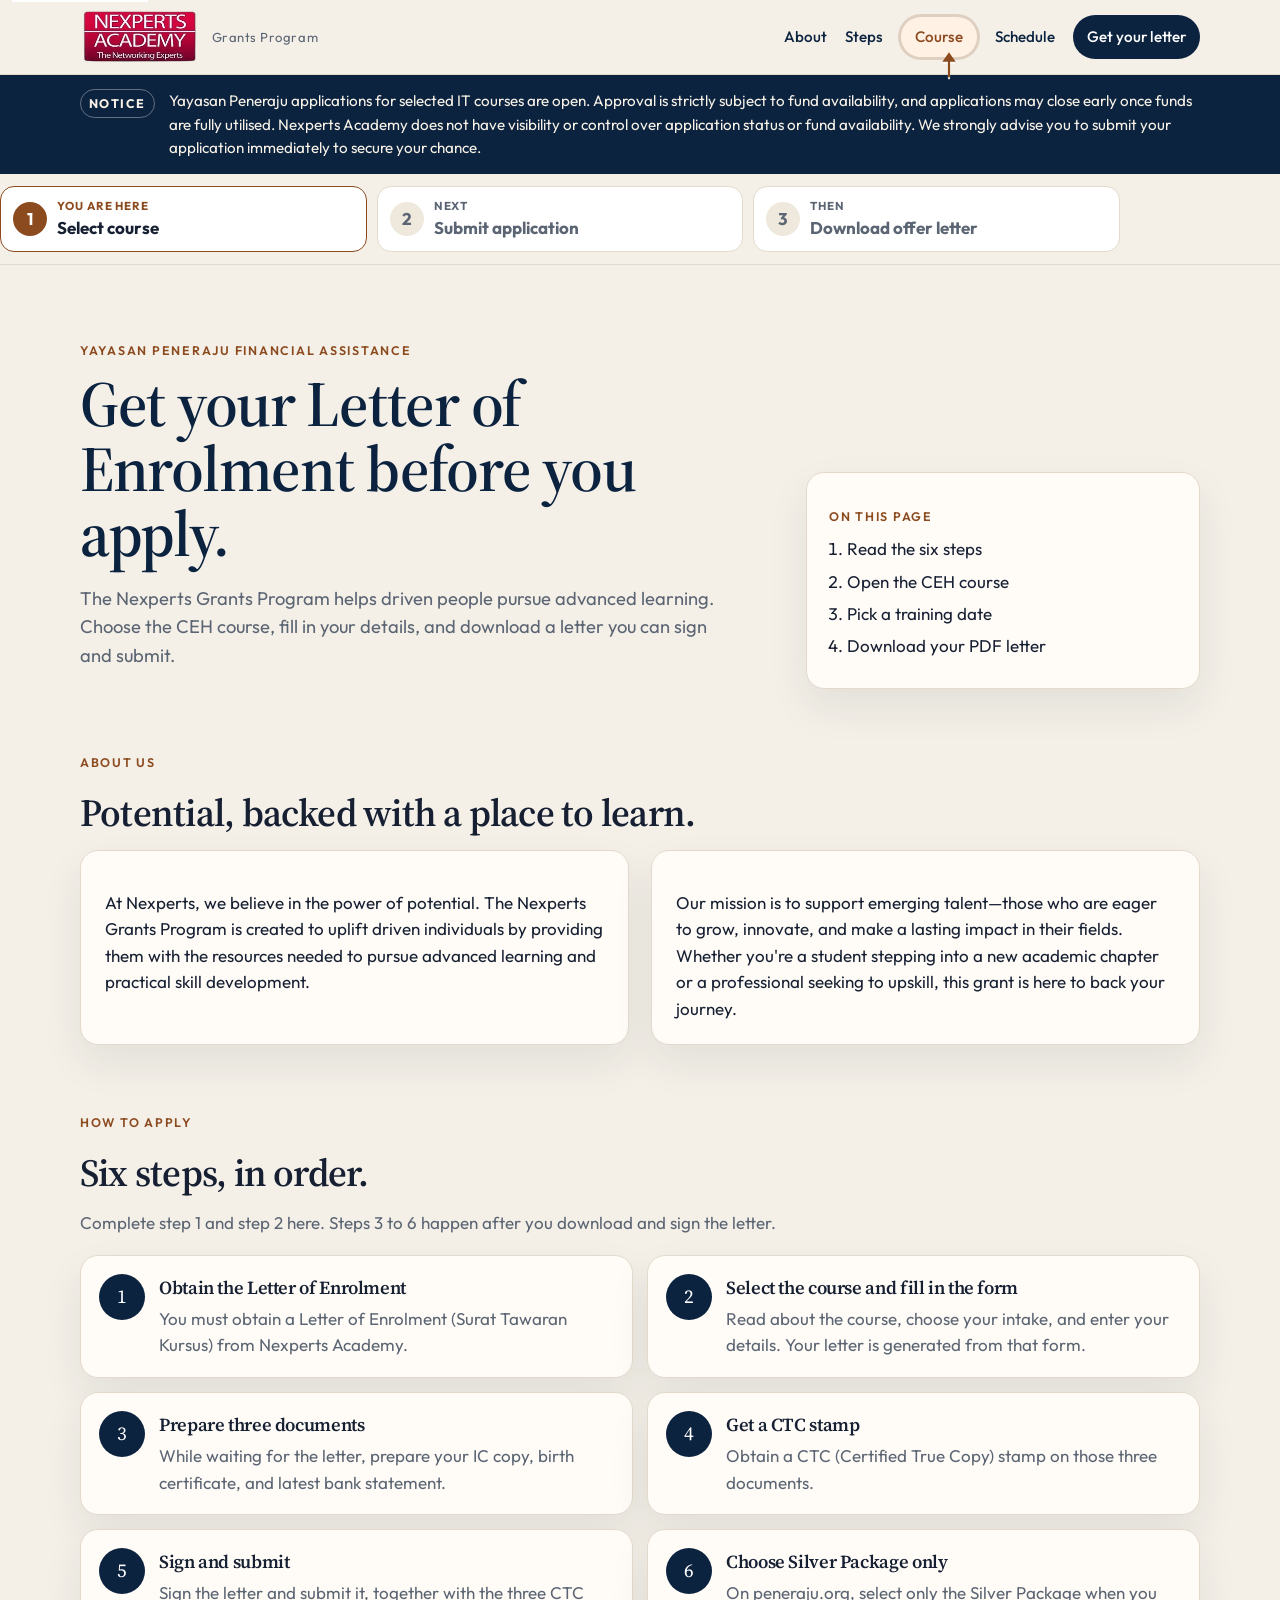
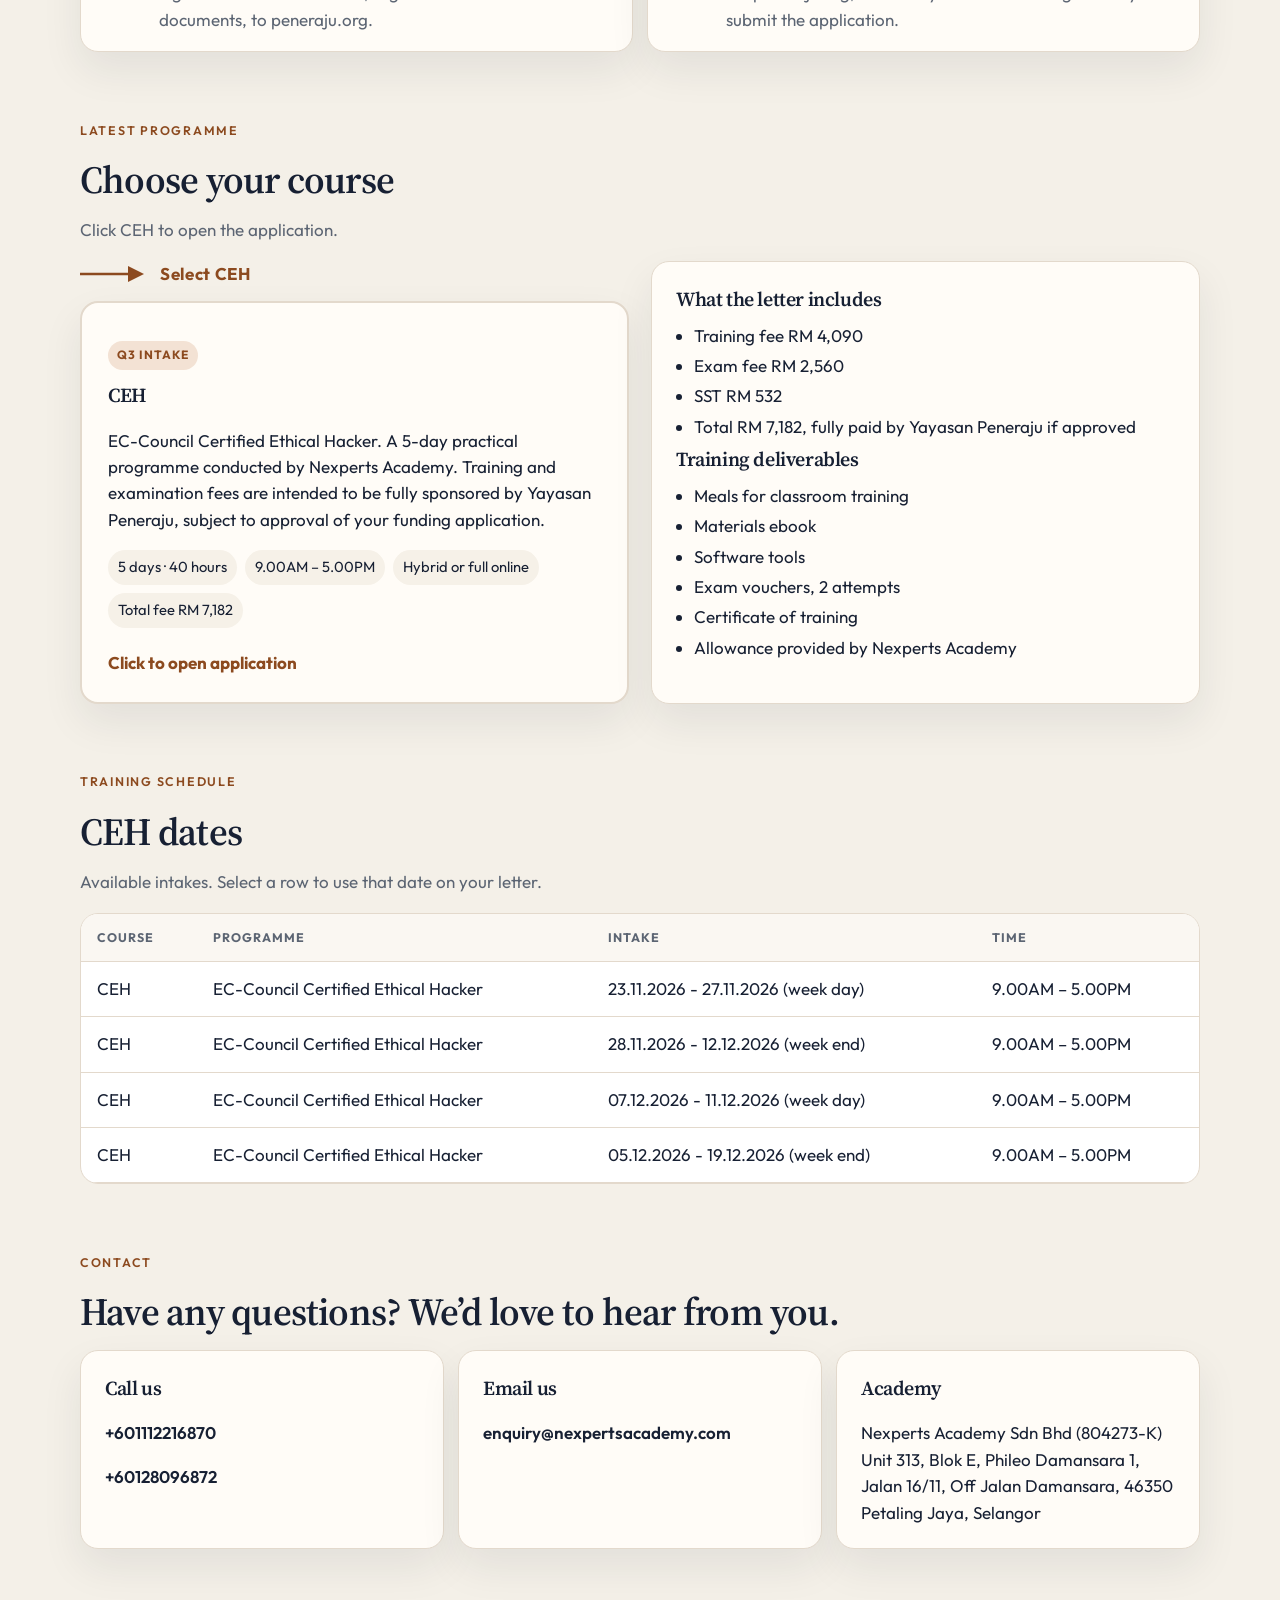
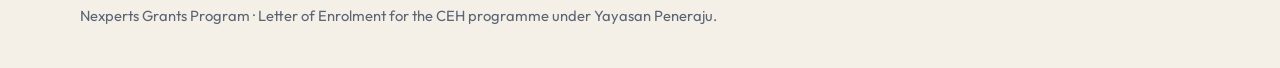
==== commit e1111284: "Show full dates in the intake column." ====
--- a/index.html
+++ b/index.html
@@ -302,7 +302,7 @@
               <tr>
                 <th>Course</th>
                 <th>Programme</th>
-                <th>Training schedule</th>
+                <th>Intake</th>
                 <th>Time</th>
               </tr>
             </thead>
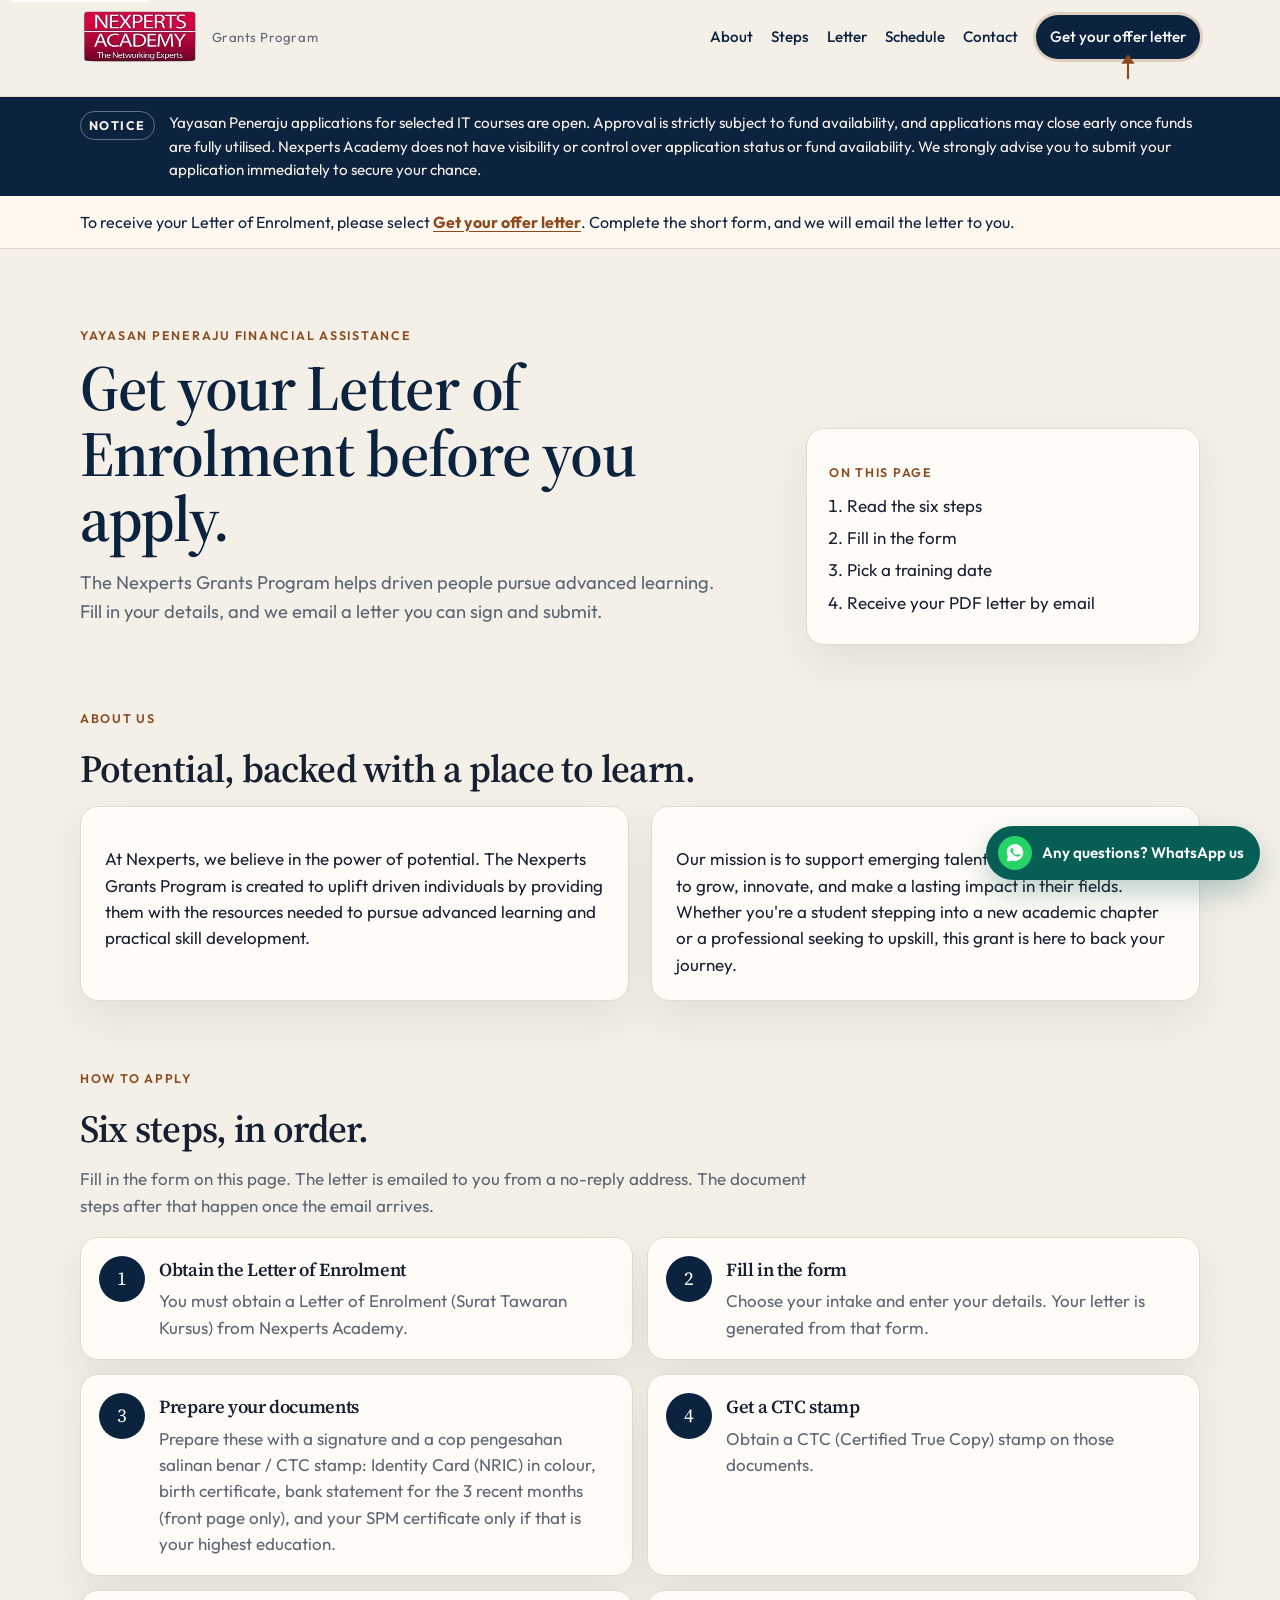
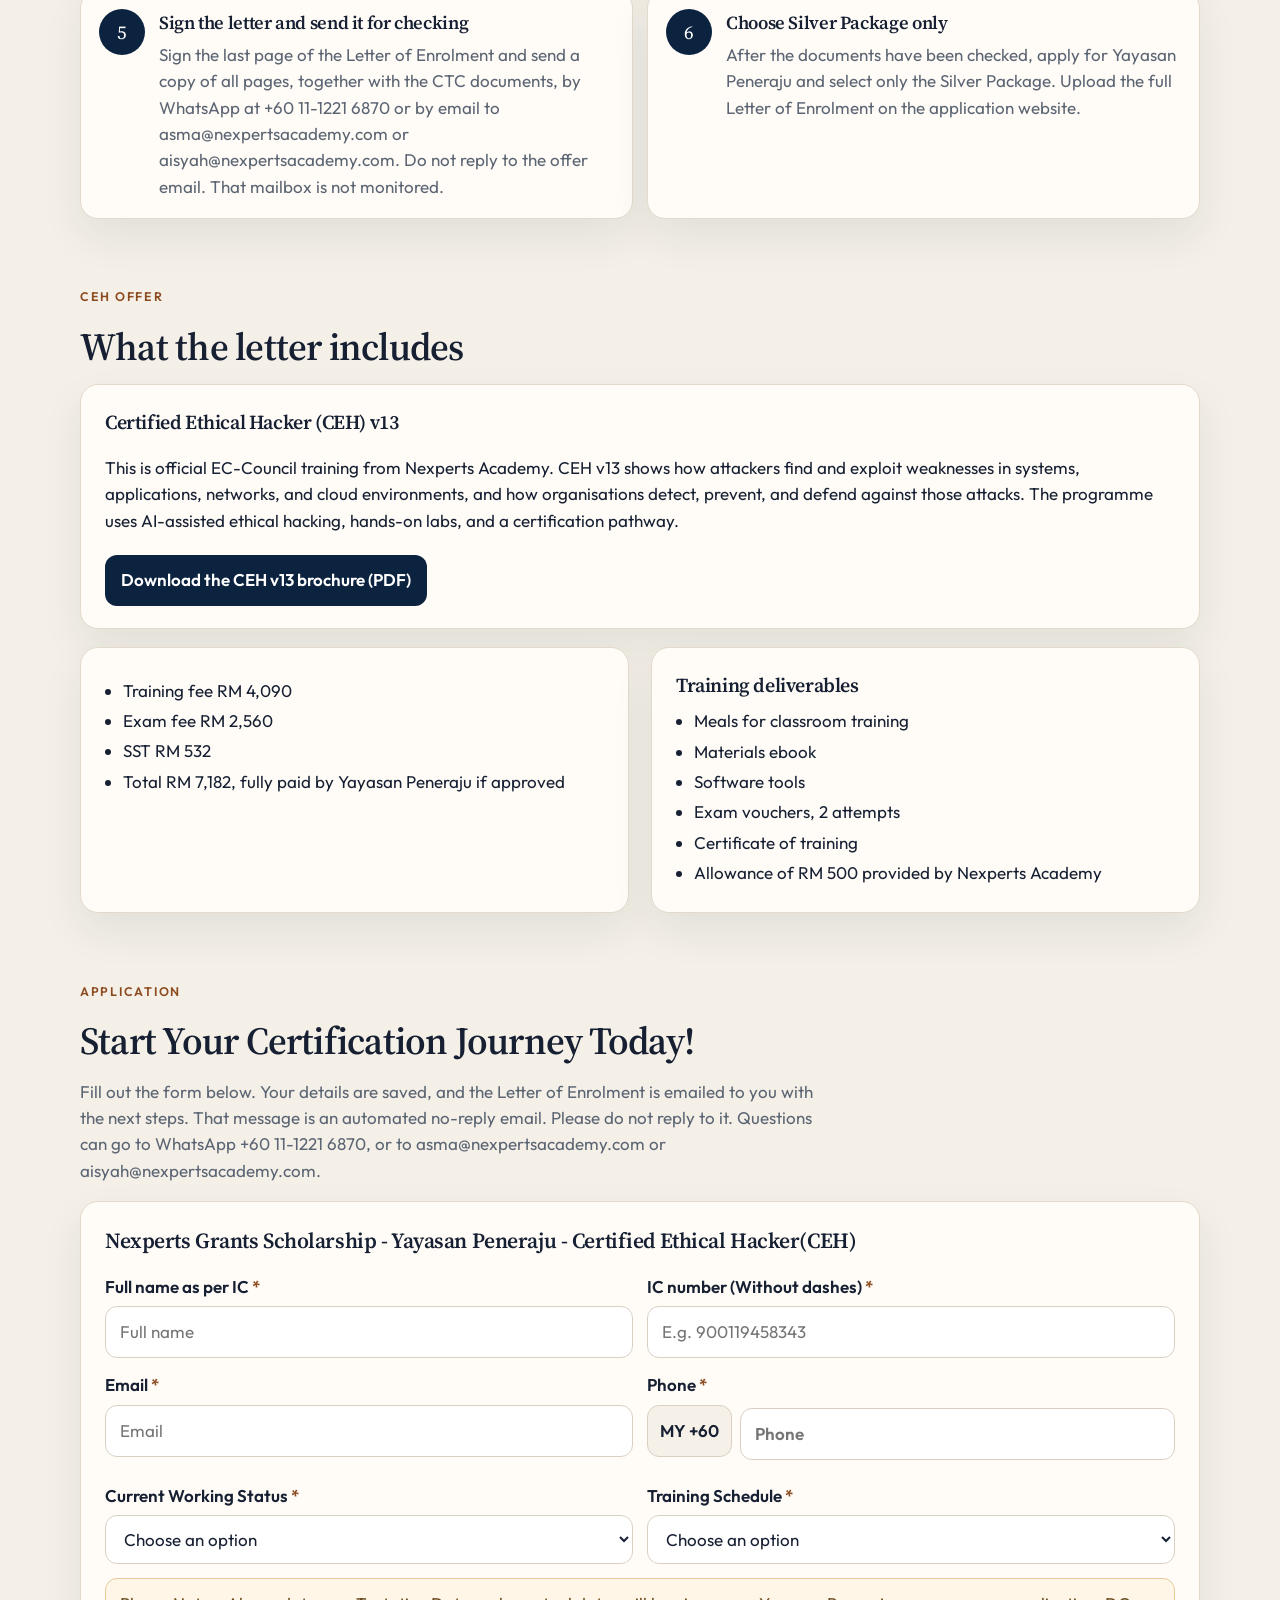
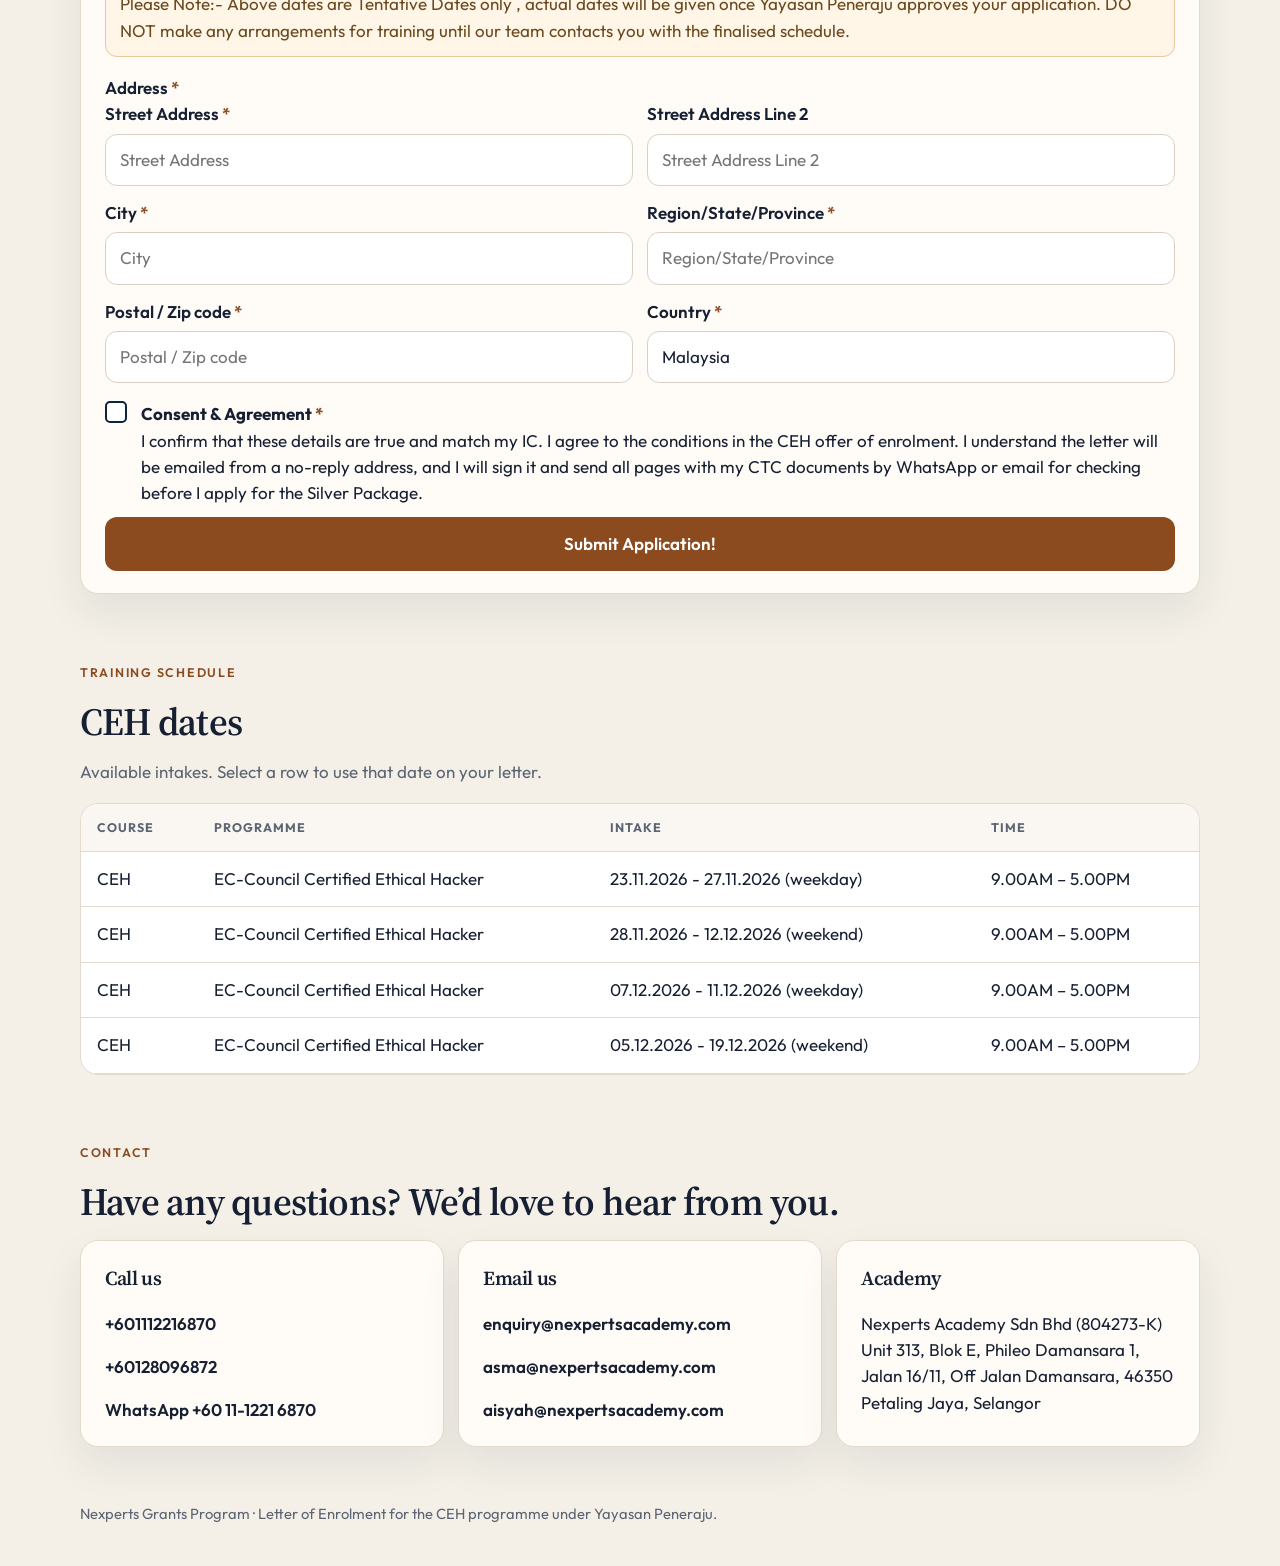
==== commit a8d6fd1e: "Add marketer accounts and email the enrolment letter from the site. Update the letter to full online" ====
--- a/index.html
+++ b/index.html
@@ -8,7 +8,7 @@
   <link rel="preconnect" href="https://fonts.googleapis.com" />
   <link rel="preconnect" href="https://fonts.gstatic.com" crossorigin />
   <link href="https://fonts.googleapis.com/css2?family=Outfit:wght@400;500;600;700&family=Source+Serif+4:opsz,wght@8..60,500;8..60,600&display=swap" rel="stylesheet" />
-  <link rel="stylesheet" href="css/styles.css" />
+  <link rel="stylesheet" href="css/styles.css?v=20261002" />
 </head>
 <body>
   <a class="skip" href="#main">Skip to content</a>
@@ -21,17 +21,18 @@
       <nav class="nav" aria-label="Page">
         <a href="#about">About</a>
         <a href="#steps">Steps</a>
-        <a class="nav-course" href="#course">
+        <a href="#letter">Letter</a>
+        <a href="#schedule">Schedule</a>
+        <a href="#contact">Contact</a>
+        <a class="nav-cta" href="#apply">
           <span class="arrow-mark" aria-hidden="true">
             <svg viewBox="0 0 24 36" width="20" height="30">
               <path d="M12 34V14" fill="none" stroke="currentColor" stroke-width="2.6" stroke-linecap="round"/>
               <path d="M4 16.5 12 5l8 11.5" fill="currentColor"/>
             </svg>
           </span>
-          Course
+          Get your offer letter
         </a>
-        <a href="#schedule">Schedule</a>
-        <a class="nav-cta" href="#apply">Get your letter</a>
       </nav>
     </div>
   </header>
@@ -42,47 +43,27 @@
       <p>Yayasan Peneraju applications for selected IT courses are open. Approval is strictly subject to fund availability, and applications may close early once funds are fully utilised. Nexperts Academy does not have visibility or control over application status or fund availability. We strongly advise you to submit your application immediately to secure your chance.</p>
     </div>
   </div>
+  <div class="offer-prompt">
+    <div class="wrap">
+      <p>To receive your Letter of Enrolment, please select <a href="#apply">Get your offer letter</a>. Complete the short form, and we will email the letter to you.</p>
+    </div>
+  </div>
 
   <main id="main">
-    <div class="flow-bar">
-      <ol class="flow wrap" id="flow" aria-label="Application progress">
-        <li class="is-current" data-step="1">
-          <span class="flow-no">1</span>
-          <span>
-            <em class="flow-kicker">You are here</em>
-            <strong>Select course</strong>
-          </span>
-        </li>
-        <li data-step="2">
-          <span class="flow-no">2</span>
-          <span>
-            <em class="flow-kicker">Next</em>
-            <strong>Submit application</strong>
-          </span>
-        </li>
-        <li data-step="3">
-          <span class="flow-no">3</span>
-          <span>
-            <em class="flow-kicker">Then</em>
-            <strong>Download offer letter</strong>
-          </span>
-        </li>
-      </ol>
-    </div>
     <section class="hero" id="top">
       <div class="wrap hero-grid">
         <div>
           <p class="eyebrow">Yayasan Peneraju financial assistance</p>
           <h1>Get your Letter of Enrolment before you apply.</h1>
-          <p class="lede">The Nexperts Grants Program helps driven people pursue advanced learning. Choose the CEH course, fill in your details, and download a letter you can sign and submit.</p>
+          <p class="lede">The Nexperts Grants Program helps driven people pursue advanced learning. Fill in your details, and we email a letter you can sign and submit.</p>
         </div>
         <aside class="hero-card">
           <p class="eyebrow">On this page</p>
           <ol>
             <li>Read the six steps</li>
-            <li>Open the CEH course</li>
+            <li>Fill in the form</li>
             <li>Pick a training date</li>
-            <li>Download your PDF letter</li>
+            <li>Receive your PDF letter by email</li>
           </ol>
         </aside>
       </div>
@@ -107,7 +88,7 @@
       <div class="wrap">
         <p class="eyebrow">How to apply</p>
         <h2>Six steps, in order.</h2>
-        <p class="section-copy">Complete step 1 and step 2 here. Steps 3 to 6 happen after you download and sign the letter.</p>
+        <p class="section-copy">Fill in the form on this page. The letter is emailed to you from a no-reply address. The document steps after that happen once the email arrives.</p>
         <div class="steps">
           <article class="step">
             <div class="step-no">1</div>
@@ -119,77 +100,61 @@
           <article class="step">
             <div class="step-no">2</div>
             <div>
-              <h3>Select the course and fill in the form</h3>
-              <p>Read about the course, choose your intake, and enter your details. Your letter is generated from that form.</p>
+              <h3>Fill in the form</h3>
+              <p>Choose your intake and enter your details. Your letter is generated from that form.</p>
             </div>
           </article>
           <article class="step">
             <div class="step-no">3</div>
             <div>
-              <h3>Prepare three documents</h3>
-              <p>While waiting for the letter, prepare your IC copy, birth certificate, and latest bank statement.</p>
+              <h3>Prepare your documents</h3>
+              <p>Prepare these with a signature and a cop pengesahan salinan benar / CTC stamp: Identity Card (NRIC) in colour, birth certificate, bank statement for the 3 recent months (front page only), and your SPM certificate only if that is your highest education.</p>
             </div>
           </article>
           <article class="step">
             <div class="step-no">4</div>
             <div>
               <h3>Get a CTC stamp</h3>
-              <p>Obtain a CTC (Certified True Copy) stamp on those three documents.</p>
+              <p>Obtain a CTC (Certified True Copy) stamp on those documents.</p>
             </div>
           </article>
           <article class="step">
             <div class="step-no">5</div>
             <div>
-              <h3>Sign and submit</h3>
-              <p>Sign the letter and submit it, together with the three CTC documents, to peneraju.org.</p>
+              <h3>Sign the letter and send it for checking</h3>
+              <p>Sign the last page of the Letter of Enrolment and send a copy of all pages, together with the CTC documents, by WhatsApp at +60 11-1221 6870 or by email to asma@nexpertsacademy.com or aisyah@nexpertsacademy.com. Do not reply to the offer email. That mailbox is not monitored.</p>
             </div>
           </article>
           <article class="step">
             <div class="step-no">6</div>
             <div>
               <h3>Choose Silver Package only</h3>
-              <p>On peneraju.org, select only the Silver Package when you submit the application.</p>
-            </div>
-          </article>
-        </div>
-      </div>
-    </section>
-
-    <section id="course">
-      <div class="wrap">
-        <p class="eyebrow">Latest programme</p>
-        <h2>Choose your course</h2>
-        <p class="section-copy">Click CEH to open the application.</p>
+              <p>After the documents have been checked, apply for Yayasan Peneraju and select only the Silver Package. Upload the full Letter of Enrolment on the application website.</p>
+            </div>
+          </article>
+        </div>
+      </div>
+    </section>
+
+    <section id="letter">
+      <div class="wrap">
+        <p class="eyebrow">CEH offer</p>
+        <h2>What the letter includes</h2>
+        <article class="panel course-brief">
+          <h3>Certified Ethical Hacker (CEH) v13</h3>
+          <p>This is official EC-Council training from Nexperts Academy. CEH v13 shows how attackers find and exploit weaknesses in systems, applications, networks, and cloud environments, and how organisations detect, prevent, and defend against those attacks. The programme uses AI-assisted ethical hacking, hands-on labs, and a certification pathway.</p>
+          <p><a class="brochure-link" href="/Nexperts_CEH_v13_Brochure_Final.pdf" download="Nexperts_CEH_v13_Brochure_Final.pdf">Download the CEH v13 brochure (PDF)</a></p>
+        </article>
         <div class="course-layout">
-          <div class="course-pick-wrap">
-            <div class="aim" id="aim-ceh">
-              <svg viewBox="0 0 72 24" width="72" height="24" aria-hidden="true">
-                <path d="M0 12h52" fill="none" stroke="currentColor" stroke-width="2.6" stroke-linecap="round"/>
-                <path d="M48 4l16 8-16 8" fill="currentColor"/>
-              </svg>
-              <span>Select CEH</span>
-            </div>
-            <button type="button" id="select-ceh" class="course-card" aria-pressed="false">
-              <p class="q3">Q3 intake</p>
-              <h3>CEH</h3>
-              <p>EC-Council Certified Ethical Hacker. A 5-day practical programme conducted by Nexperts Academy. Training and examination fees are intended to be fully sponsored by Yayasan Peneraju, subject to approval of your funding application.</p>
-              <ul class="meta">
-                <li>5 days · 40 hours</li>
-                <li>9.00AM – 5.00PM</li>
-                <li>Hybrid or full online</li>
-                <li>Total fee RM 7,182</li>
-              </ul>
-              <span class="pick-state">Click to open application</span>
-            </button>
-          </div>
-          <article class="panel">
-            <h3>What the letter includes</h3>
+          <article class="panel">
             <ul class="plain-list">
               <li>Training fee RM 4,090</li>
               <li>Exam fee RM 2,560</li>
               <li>SST RM 532</li>
               <li>Total RM 7,182, fully paid by Yayasan Peneraju if approved</li>
             </ul>
+          </article>
+          <article class="panel">
             <h3>Training deliverables</h3>
             <ul class="plain-list">
               <li>Meals for classroom training</li>
@@ -197,14 +162,18 @@
               <li>Software tools</li>
               <li>Exam vouchers, 2 attempts</li>
               <li>Certificate of training</li>
-              <li>Allowance provided by Nexperts Academy</li>
+              <li>Allowance of RM 500 provided by Nexperts Academy</li>
             </ul>
           </article>
         </div>
-        <section id="apply" hidden>
+      </div>
+    </section>
+
+    <section id="apply">
+      <div class="wrap">
           <p class="eyebrow">Application</p>
           <h2>Start Your Certification Journey Today!</h2>
-          <p class="section-copy">Apply now and take advantage of Yayasan Peneraju’s flexible financing options. Fill out the form below, and our team will contact you with the next steps.</p>
+          <p class="section-copy">Fill out the form below. Your details are saved, and the Letter of Enrolment is emailed to you with the next steps. That message is an automated no-reply email. Please do not reply to it. Questions can go to WhatsApp +60 11-1221 6870, or to asma@nexpertsacademy.com or aisyah@nexpertsacademy.com.</p>
           <form id="enrol-form" class="panel" novalidate>
             <fieldset id="application-fields">
             <h3 class="form-title">Nexperts Grants Scholarship - Yayasan Peneraju - Certified Ethical Hacker(CEH)</h3>
@@ -277,17 +246,20 @@
               </div>
               <label class="consent wide">
                 <input id="consent" name="consent" type="checkbox" required />
-                <span><strong class="req">Consent &amp; Agreement</strong><br />I confirm that these details are true and match my IC. I agree to the conditions in the CEH offer of enrolment, and I will sign the letter and submit it with my CTC documents on peneraju.org, selecting the Silver Package only.</span>
-              </label>
-            </div>
+                <span><strong class="req">Consent &amp; Agreement</strong><br />I confirm that these details are true and match my IC. I agree to the conditions in the CEH offer of enrolment. I understand the letter will be emailed from a no-reply address, and I will sign it and send all pages with my CTC documents by WhatsApp or email for checking before I apply for the Silver Package.</span>
+              </label>
+            </div>
+            <label class="hp" aria-hidden="true">
+              Company fax
+              <input id="company-fax" name="companyFax" type="text" tabindex="-1" autocomplete="off" />
+            </label>
             <p id="form-error" class="form-msg error" hidden></p>
-            <button id="download-btn" type="submit">Submit Application!</button>
+            <button id="download-btn" type="submit"><span class="btn-label">Submit Application!</span></button>
             </fieldset>
             <p id="form-success" class="form-msg ok" hidden>
-              Your letter is downloading. The printed intake is <strong id="success-intake"></strong>. Nazreen Abdul Ghani’s signature is on the letter. Sign the acceptance page, get CTC stamps on your IC copy, birth certificate, and latest bank statement, then submit everything on peneraju.org and select Silver Package only.
+              Your letter was emailed to <strong id="success-email"></strong> and is downloading now. The printed intake is <strong id="success-intake"></strong>. Please do not reply to that email. It is an automated no-reply message and replies are not read. Sign the last page, then send every page of the letter with your CTC documents by WhatsApp at +60 11-1221 6870 or by email to asma@nexpertsacademy.com or aisyah@nexpertsacademy.com. After the documents are checked, apply for the Yayasan Peneraju Silver Package and upload the full letter.
             </p>
           </form>
-        </section>
       </div>
     </section>
 
@@ -321,10 +293,13 @@
             <h3>Call us</h3>
             <p><a href="tel:+601112216870">+601112216870</a></p>
             <p><a href="tel:+60128096872">+60128096872</a></p>
+            <p><a href="https://wa.me/601112216870">WhatsApp +60 11-1221 6870</a></p>
           </article>
           <article class="panel">
             <h3>Email us</h3>
             <p><a href="mailto:enquiry@nexpertsacademy.com">enquiry@nexpertsacademy.com</a></p>
+            <p><a href="mailto:asma@nexpertsacademy.com">asma@nexpertsacademy.com</a></p>
+            <p><a href="mailto:aisyah@nexpertsacademy.com">aisyah@nexpertsacademy.com</a></p>
           </article>
           <article class="panel">
             <h3>Academy</h3>
@@ -334,13 +309,20 @@
       </div>
     </section>
   </main>
+
+  <a class="whatsapp-float" href="https://wa.me/601112216870" target="_blank" rel="noopener noreferrer">
+    <svg viewBox="0 0 32 32" width="22" height="22" aria-hidden="true">
+      <path fill="currentColor" d="M16 3C9.4 3 4 8.3 4 14.8c0 2.1.6 4.1 1.6 5.9L4 29l8.5-2.2A13 13 0 0 0 16 27.7C22.6 27.7 28 22.4 28 15.8 28 8.3 22.6 3 16 3zm6.8 16.7c-.3.8-1.6 1.5-2.3 1.6-.6.1-1.3.1-2.1-.1-.5-.2-1.1-.4-1.9-.7-3.4-1.5-5.6-4.9-5.8-5.1-.2-.2-1.4-1.8-1.4-3.5s.9-2.5 1.2-2.8c.3-.3.7-.4 1.1-.4h.4c.3 0 .5 0 .8.6.3.7 1 2.6 1.1 2.8.1.2.2.4 0 .6-.1.2-.2.4-.4.6l-.5.6c-.2.2-.4.4-.2.7.2.4 1 1.6 2.1 2.5 1.4 1.2 2.6 1.6 3 1.8.4.2.6.1.8-.1.2-.2.9-1 1.1-1.4.3-.4.5-.3.8-.2.3.1 2.1 1 2.5 1.2.4.2.6.3.7.4.1.2.1.9-.2 1.7z"/>
+    </svg>
+    <span>Any questions? WhatsApp us</span>
+  </a>
 
   <footer class="site-footer">
     <div class="wrap">Nexperts Grants Program · Letter of Enrolment for the CEH programme under Yayasan Peneraju.</div>
   </footer>
 
   <script src="js/pdf-lib.min.js"></script>
-  <script src="js/letter.js"></script>
-  <script src="js/app.js"></script>
+  <script src="js/letter.js?v=20261002"></script>
+  <script src="js/app.js?v=20261002"></script>
 </body>
 </html>
--- a/css/styles.css
+++ b/css/styles.css
@@ -47,6 +47,7 @@
   background: rgba(244, 240, 232, 0.92);
   backdrop-filter: blur(10px);
   border-bottom: 1px solid var(--line);
+  padding-bottom: 22px;
 }
 .header-inner {
   display: flex;
@@ -67,16 +68,16 @@
 .nav { display: flex; gap: 18px; align-items: center; }
 .nav a { color: var(--navy); text-decoration: none; font-size: 0.95rem; font-weight: 500; }
 .nav a:hover { color: var(--copper); }
-.nav-course {
+.nav-cta {
   position: relative;
-  color: var(--copper) !important;
-  background: #fff1e4;
+  background: var(--navy) !important;
+  color: white !important;
+  padding: 10px 14px;
   border-radius: 999px;
-  padding: 8px 14px;
   box-shadow: 0 0 0 3px rgba(140, 74, 31, 0.2);
   animation: course-glow 1.6s ease-in-out infinite;
 }
-.nav-course .arrow-mark {
+.nav-cta .arrow-mark {
   position: absolute;
   left: 50%;
   bottom: -28px;
@@ -92,12 +93,6 @@
 @keyframes course-glow {
   0%, 100% { box-shadow: 0 0 0 3px rgba(140, 74, 31, 0.18); }
   50% { box-shadow: 0 0 0 7px rgba(140, 74, 31, 0.12); }
-}
-.nav-cta {
-  background: var(--navy) !important;
-  color: white !important;
-  padding: 10px 14px;
-  border-radius: 999px;
 }
 
 .notice {
@@ -114,6 +109,19 @@
   border-radius: 999px;
 }
 .notice p { margin: 0; font-size: 0.95rem; }
+.offer-prompt {
+  background: #fff8ef;
+  border-bottom: 1px solid var(--line);
+  color: var(--navy);
+}
+.offer-prompt .wrap { padding: 14px 0; }
+.offer-prompt p { margin: 0; font-size: 1rem; }
+.offer-prompt a {
+  color: var(--copper);
+  font-weight: 700;
+  text-decoration: underline;
+  text-underline-offset: 3px;
+}
 
 .hero { padding: 64px 0 24px; }
 .hero-grid {
@@ -144,7 +152,7 @@
 .hero-card li { margin: 6px 0; }
 
 section { padding: 28px 0; }
-#course, #apply { scroll-margin-top: 90px; }
+#letter, #apply, #about, #steps, #schedule, #contact { scroll-margin-top: 96px; }
 h2 { font-size: clamp(1.8rem, 3vw, 2.5rem); margin-bottom: 8px; }
 .section-copy { color: var(--muted); max-width: 46rem; margin-top: 0; }
 
@@ -164,7 +172,7 @@
 }
 .step {
   display: grid;
-  grid-template-columns: auto 1fr;
+  grid-template-columns: auto minmax(0, 1fr);
   gap: 14px;
   padding: 18px;
   position: relative;
@@ -180,8 +188,8 @@
   font-family: var(--serif);
   font-size: 1.2rem;
 }
-.step h3 { font-size: 1.15rem; margin-bottom: 4px; }
-.step p { margin: 0; color: var(--muted); }
+.step h3 { font-size: 1.15rem; margin-bottom: 4px; overflow-wrap: anywhere; }
+.step p { margin: 0; color: var(--muted); overflow-wrap: anywhere; }
 .step.is-here { outline: 2px solid var(--copper); }
 
 .course-pick-wrap { display: grid; gap: 14px; align-content: start; }
@@ -228,7 +236,7 @@
   font-weight: 700;
   color: var(--copper);
 }
-.course-card.is-selected .pick-state { color: var(--teal); }
+#select-ceh { width: 100%; margin-top: 16px; }
 .go-download {
   display: inline-flex;
   align-items: center;
@@ -286,6 +294,23 @@
 }
 .fee-list, .plain-list { margin: 8px 0 0; padding-left: 18px; }
 .fee-list li, .plain-list li { margin: 4px 0; }
+.course-brief { margin-top: 8px; margin-bottom: 18px; }
+.course-brief h3 { margin-bottom: 8px; }
+.brochure-link {
+  display: inline-flex;
+  align-items: center;
+  justify-content: center;
+  margin-top: 4px;
+  padding: 12px 16px;
+  border-radius: 12px;
+  background: var(--navy);
+  color: white;
+  text-decoration: none;
+  font-weight: 600;
+  max-width: 100%;
+  text-align: center;
+}
+.brochure-link:hover { background: var(--navy-2); color: white; }
 
 .table-wrap { overflow-x: auto; border: 1px solid var(--line); border-radius: 18px; background: white; }
 table { width: 100%; border-collapse: collapse; min-width: 720px; }
@@ -333,8 +358,33 @@
   border-radius: 12px;
   padding: 12px 14px;
 }
-.consent { display: flex; gap: 10px; align-items: flex-start; }
-.consent input { width: auto; margin-top: 5px; }
+.consent {
+  display: block;
+  position: relative;
+  padding: 4px 0 4px 36px;
+  cursor: pointer;
+}
+.consent input {
+  -webkit-appearance: none;
+  appearance: none;
+  position: absolute;
+  left: 0;
+  top: 4px;
+  width: 22px;
+  height: 22px;
+  min-width: 22px;
+  min-height: 22px;
+  margin: 0;
+  border: 2px solid var(--navy);
+  border-radius: 5px;
+  background: white center / 14px 14px no-repeat;
+  cursor: pointer;
+  touch-action: manipulation;
+}
+.consent input:checked {
+  background-color: var(--navy);
+  background-image: url("data:image/svg+xml,%3Csvg xmlns='http://www.w3.org/2000/svg' viewBox='0 0 16 16'%3E%3Cpath fill='none' stroke='white' stroke-width='2.2' stroke-linecap='round' stroke-linejoin='round' d='M3 8.2 6.4 12 13 4'/%3E%3C/svg%3E");
+}
 .consent span { font-weight: 400; }
 input:focus, textarea:focus { outline: 2px solid var(--teal); border-color: transparent; }
 .intake-fields { display: grid; gap: 8px; }
@@ -370,12 +420,78 @@
 }
 button.course-card:hover { border-color: var(--copper); }
 button:disabled { opacity: 0.7; cursor: wait; }
+#download-btn {
+  display: flex;
+  align-items: center;
+  justify-content: center;
+  gap: 10px;
+  width: 100%;
+  min-height: 52px;
+}
+#download-btn.is-loading,
+body.ceh-selected #download-btn.is-loading {
+  animation: none;
+  transform: none;
+  opacity: 1;
+  cursor: wait;
+}
+#download-btn.is-loading::before {
+  content: "";
+  width: 16px;
+  height: 16px;
+  border: 2px solid rgba(255, 255, 255, 0.35);
+  border-top-color: #fff;
+  border-radius: 50%;
+  animation: btn-spin 0.7s linear infinite;
+}
+@keyframes btn-spin { to { transform: rotate(360deg); } }
+.hp {
+  position: absolute;
+  width: 1px;
+  height: 1px;
+  padding: 0;
+  margin: -1px;
+  overflow: hidden;
+  clip: rect(0, 0, 0, 0);
+  border: 0;
+}
 .form-msg { margin: 0; padding: 12px 14px; border-radius: 12px; }
 .form-msg.error { background: #fdecec; color: var(--danger); }
 .form-msg.ok { background: #e7f3f1; color: var(--ok); }
 
 .contact-grid { display: grid; grid-template-columns: repeat(3, 1fr); gap: 14px; }
 .contact-grid a { color: inherit; text-decoration: none; font-weight: 600; }
+.whatsapp-float {
+  position: fixed;
+  right: 20px;
+  bottom: 20px;
+  z-index: 40;
+  display: flex;
+  align-items: center;
+  gap: 10px;
+  padding: 10px 16px 10px 12px;
+  border-radius: 999px;
+  background: #075e54;
+  color: white;
+  text-decoration: none;
+  font-weight: 600;
+  font-size: 0.95rem;
+  box-shadow: 0 12px 28px rgba(7, 94, 84, 0.28);
+}
+.whatsapp-float svg {
+  width: 22px;
+  height: 22px;
+  padding: 6px;
+  border-radius: 50%;
+  background: #25d366;
+  box-sizing: content-box;
+}
+.whatsapp-float:hover { background: #054c44; color: white; }
+@media (max-width: 640px) {
+  .whatsapp-float span { display: none; }
+  .whatsapp-float { right: 12px; bottom: 12px; padding: 10px; }
+  #letter, #apply, #about, #steps, #schedule, #contact { scroll-margin-top: 12px; }
+}
 .site-footer { padding: 28px 0 40px; color: var(--muted); font-size: 0.92rem; }
 
 .flow-bar {
@@ -388,7 +504,7 @@
 .flow {
   list-style: none;
   display: grid;
-  grid-template-columns: repeat(3, 1fr);
+  grid-template-columns: repeat(2, 1fr);
   gap: 10px;
   margin: 0;
   padding: 12px 0;
@@ -439,23 +555,84 @@
 #application-fields[disabled] { opacity: 0.5; }
 
 @media (prefers-reduced-motion: reduce) {
-  .nav-course,
-  .nav-course .arrow-mark,
-  .aim svg,
-  .go-download,
-  .go-download svg,
-  body.ceh-selected #enrol-form,
-  body.ceh-selected #download-btn {
+  .nav-cta,
+  .nav-cta .arrow-mark {
     animation: none;
   }
 }
 @media (max-width: 860px) {
-  .nav a:not(.nav-cta):not(.nav-course) { display: none; }
-  .nav-course { padding-bottom: 8px; }
+  .site-header { position: static; padding-bottom: 0; }
+  .header-inner {
+    flex-direction: column;
+    align-items: stretch;
+    min-height: 0;
+    gap: 10px;
+    padding-top: 12px;
+    padding-bottom: 12px;
+  }
+  .logo { height: 44px; }
+  .brand span { font-size: 0.78rem; }
+  .nav {
+    width: 100%;
+    display: grid;
+    grid-template-columns: repeat(5, minmax(0, 1fr));
+    gap: 6px;
+    padding-bottom: 0;
+    justify-content: stretch;
+  }
+  .nav a {
+    text-align: center;
+    background: white;
+    border: 1px solid var(--line);
+    border-radius: 999px;
+    padding: 8px 2px;
+    font-size: 0.74rem;
+  }
+  .nav-cta {
+    grid-column: 1 / -1;
+    order: -1;
+    box-shadow: none;
+    padding: 12px 10px;
+    font-size: 0.95rem;
+  }
+  .nav-cta .arrow-mark { display: none; }
   .hero-grid, .about-grid, .apply-grid, .course-layout, .steps, .contact-grid, .form-grid {
     grid-template-columns: 1fr;
   }
-  .flow { grid-template-columns: 1fr; }
-  .hero { padding-top: 36px; }
+  .hero { padding: 28px 0 8px; }
   .notice .wrap { flex-direction: column; }
-}
+  h1 { font-size: clamp(2rem, 9vw, 2.6rem); }
+  h2 { font-size: 1.7rem; }
+  .brochure-link { display: flex; width: 100%; }
+  .panel, .hero-card, .step { padding: 16px; }
+  .form-title { font-size: 1.15rem; }
+  input[type="text"], input[type="email"], input[type="tel"], select, textarea { font-size: 16px; }
+  .contact-grid a, .offer-prompt p, .form-title, .lede { overflow-wrap: anywhere; }
+  table { min-width: 0; }
+  thead { display: none; }
+  #schedule-body tr {
+    display: grid;
+    gap: 2px;
+    padding: 12px 14px;
+  }
+  #schedule-body td {
+    display: flex;
+    justify-content: space-between;
+    flex-wrap: wrap;
+    gap: 4px 12px;
+    border: 0;
+    padding: 4px 0;
+    min-width: 0;
+  }
+  #schedule-body td::before {
+    content: attr(data-label);
+    color: var(--muted);
+    font-size: 0.72rem;
+    font-weight: 700;
+    letter-spacing: 0.06em;
+    text-transform: uppercase;
+    flex: 0 0 auto;
+  }
+  body { padding-bottom: 84px; }
+  #letter, #apply, #about, #steps, #schedule, #contact { scroll-margin-top: 12px; }
+}
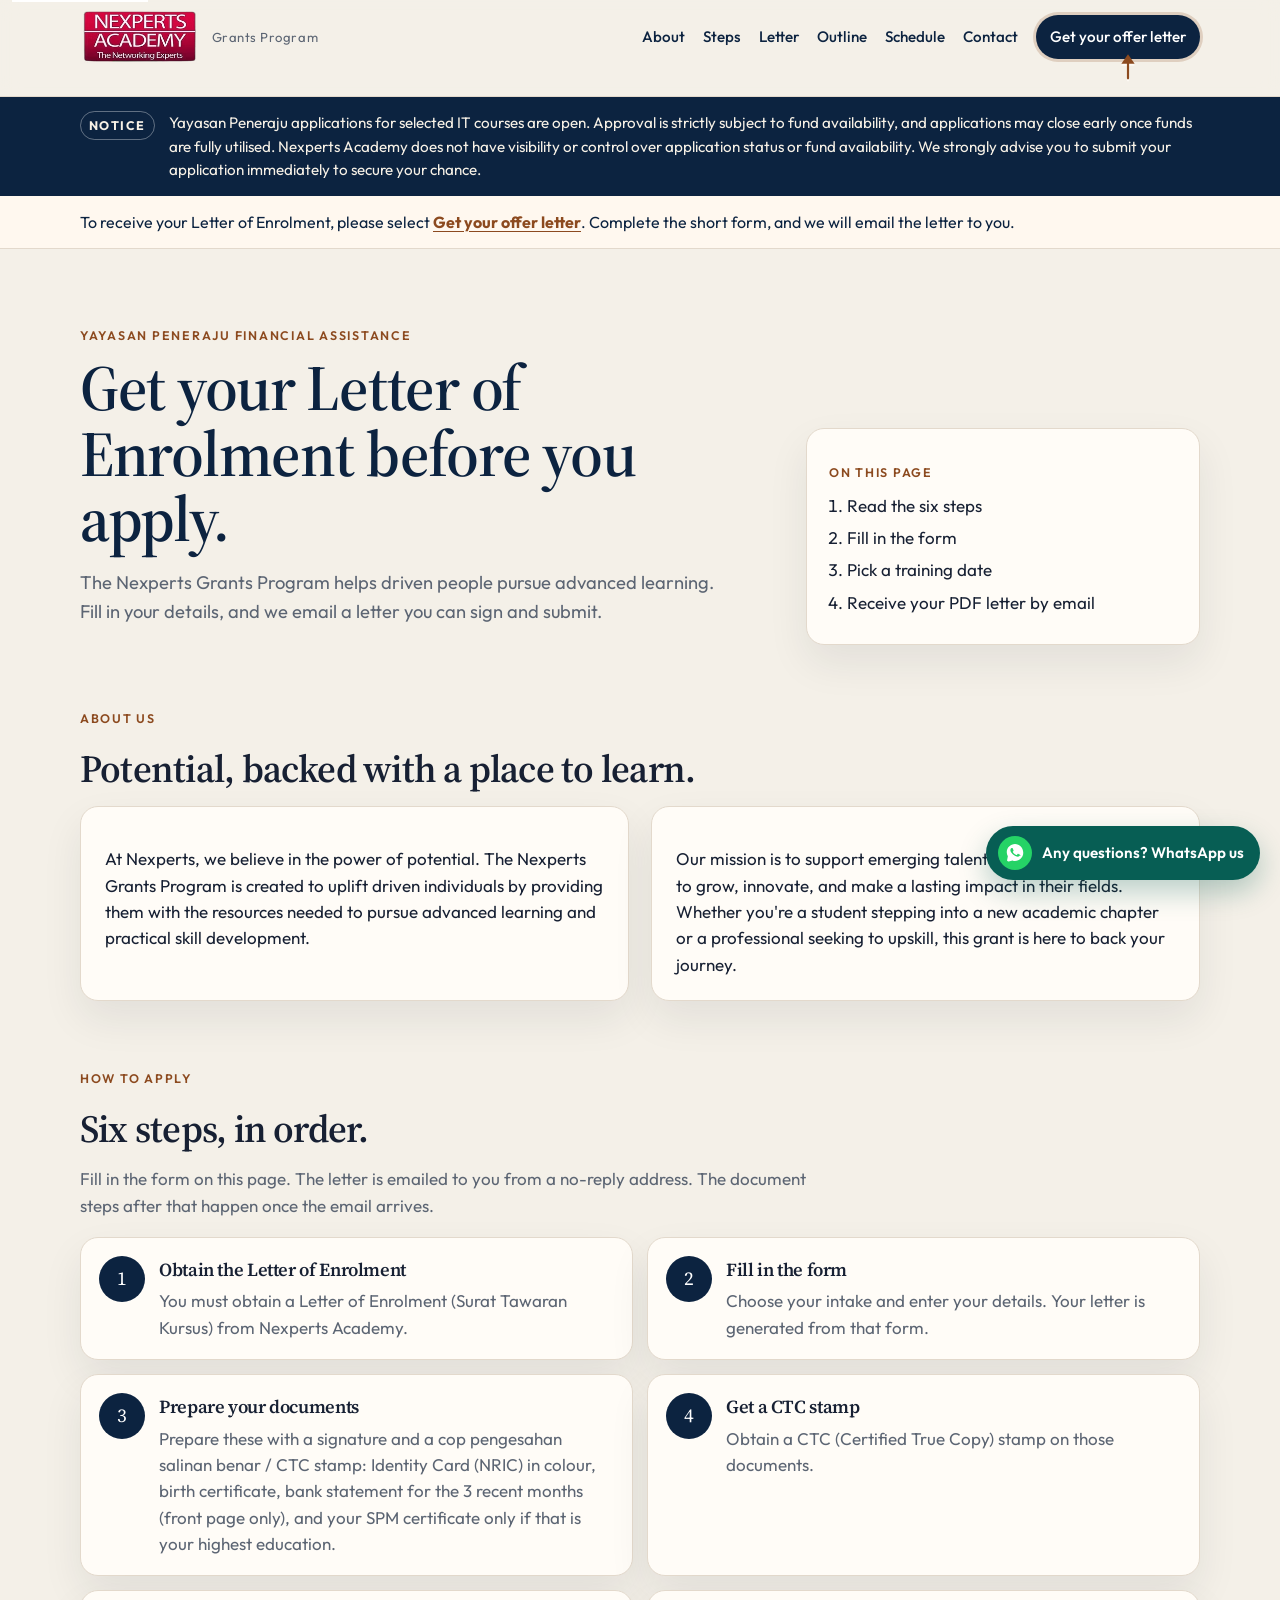
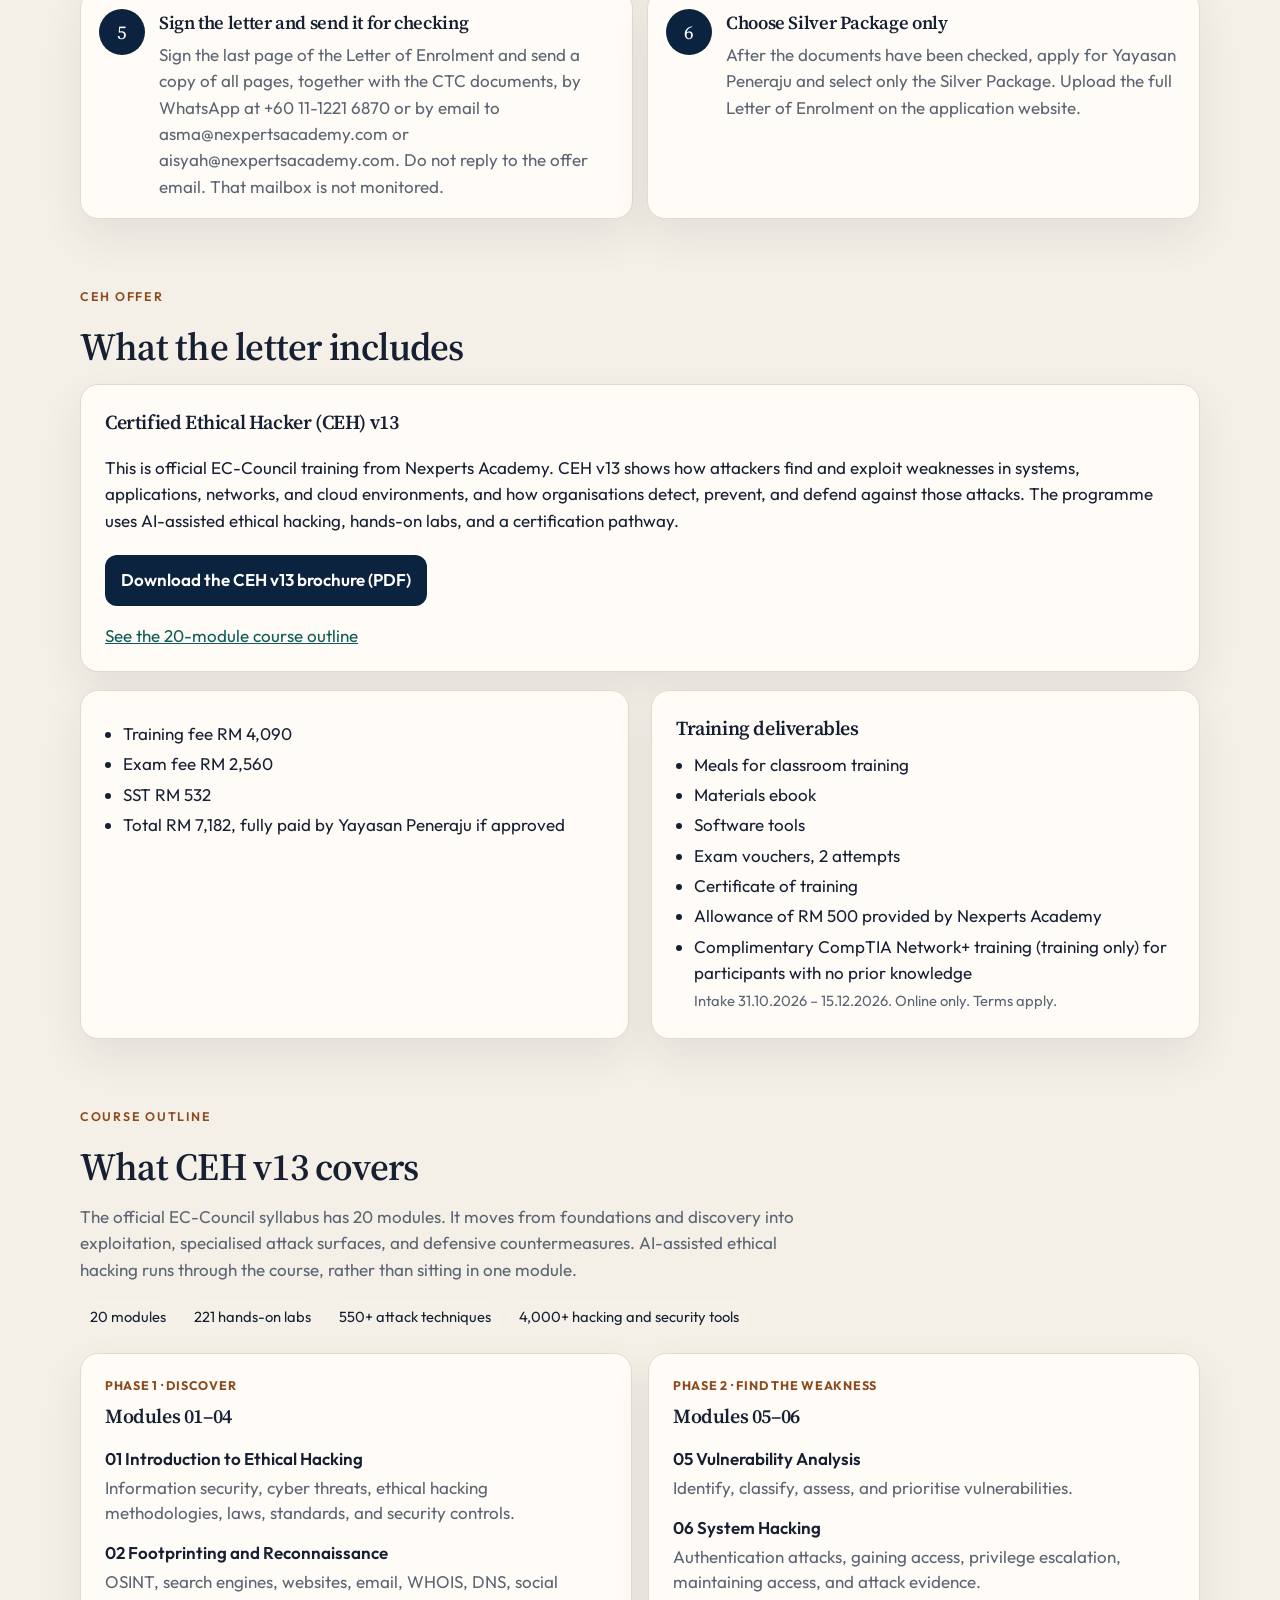
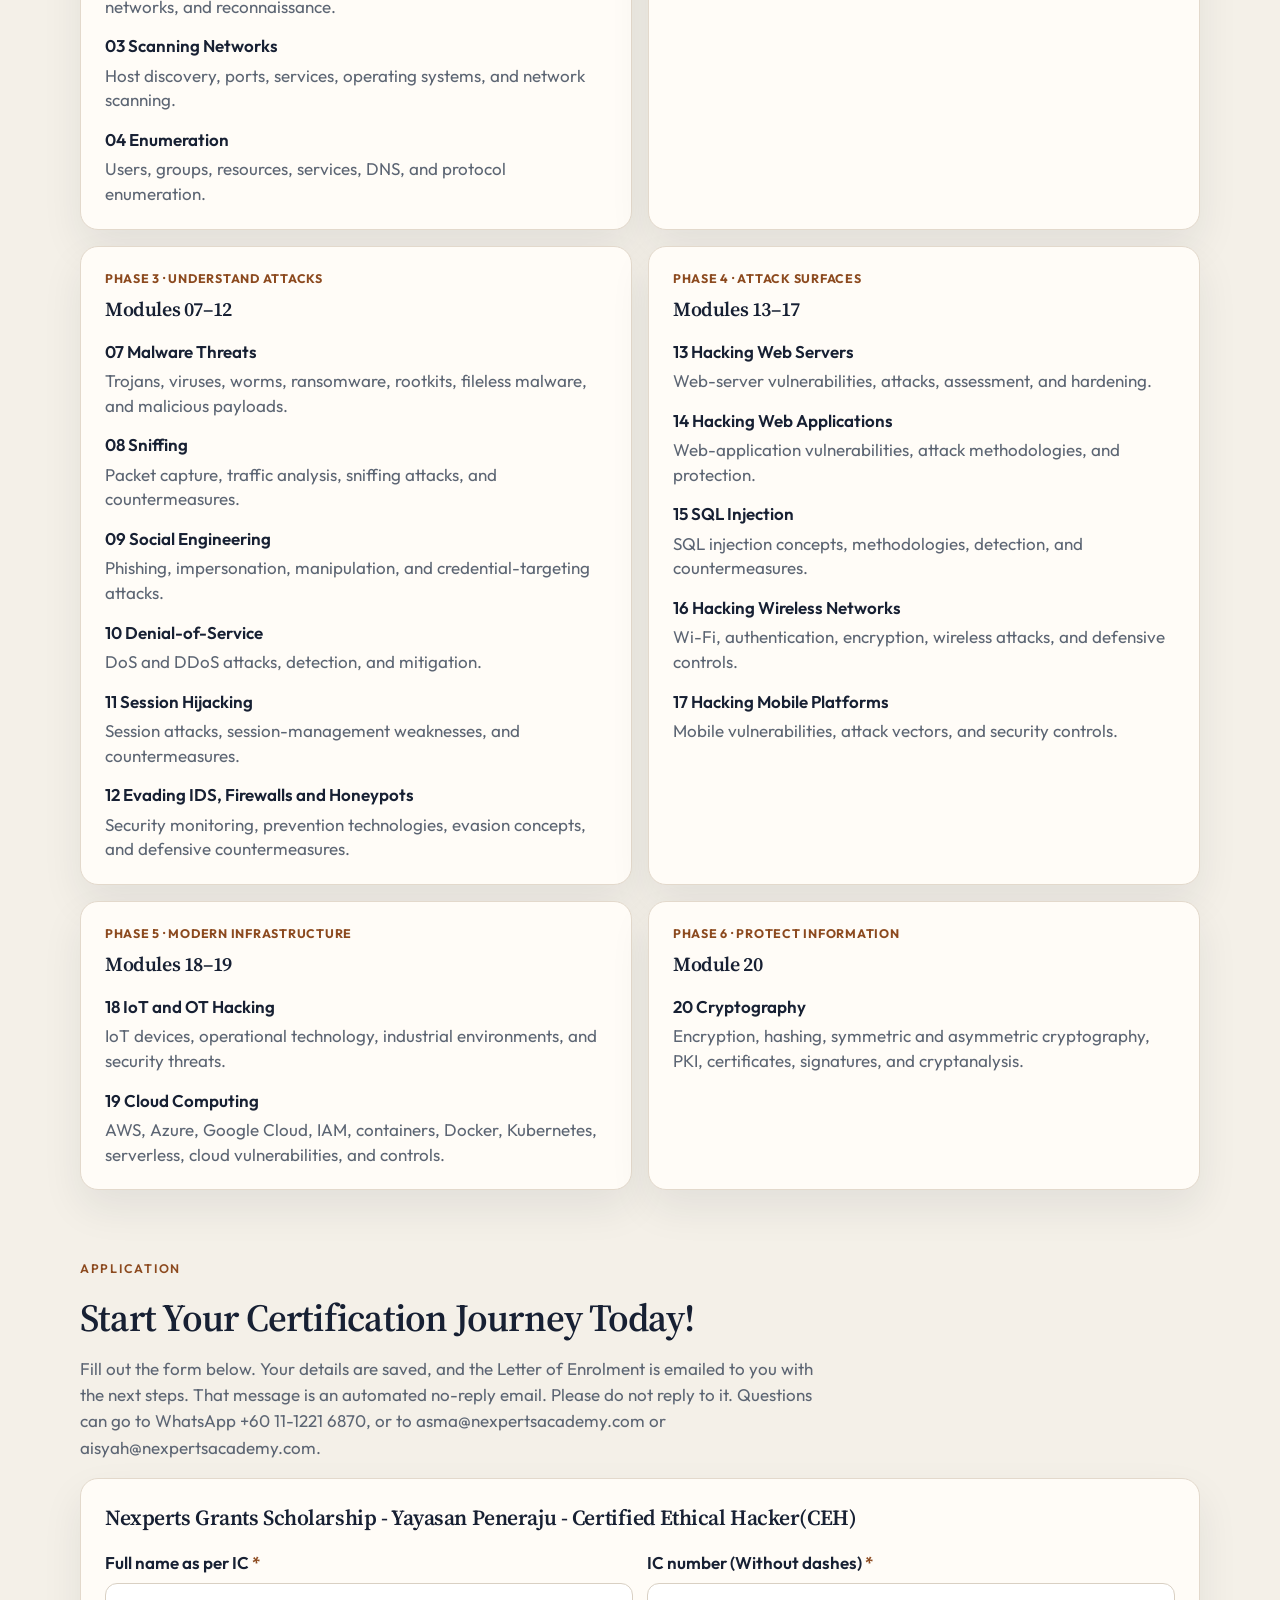
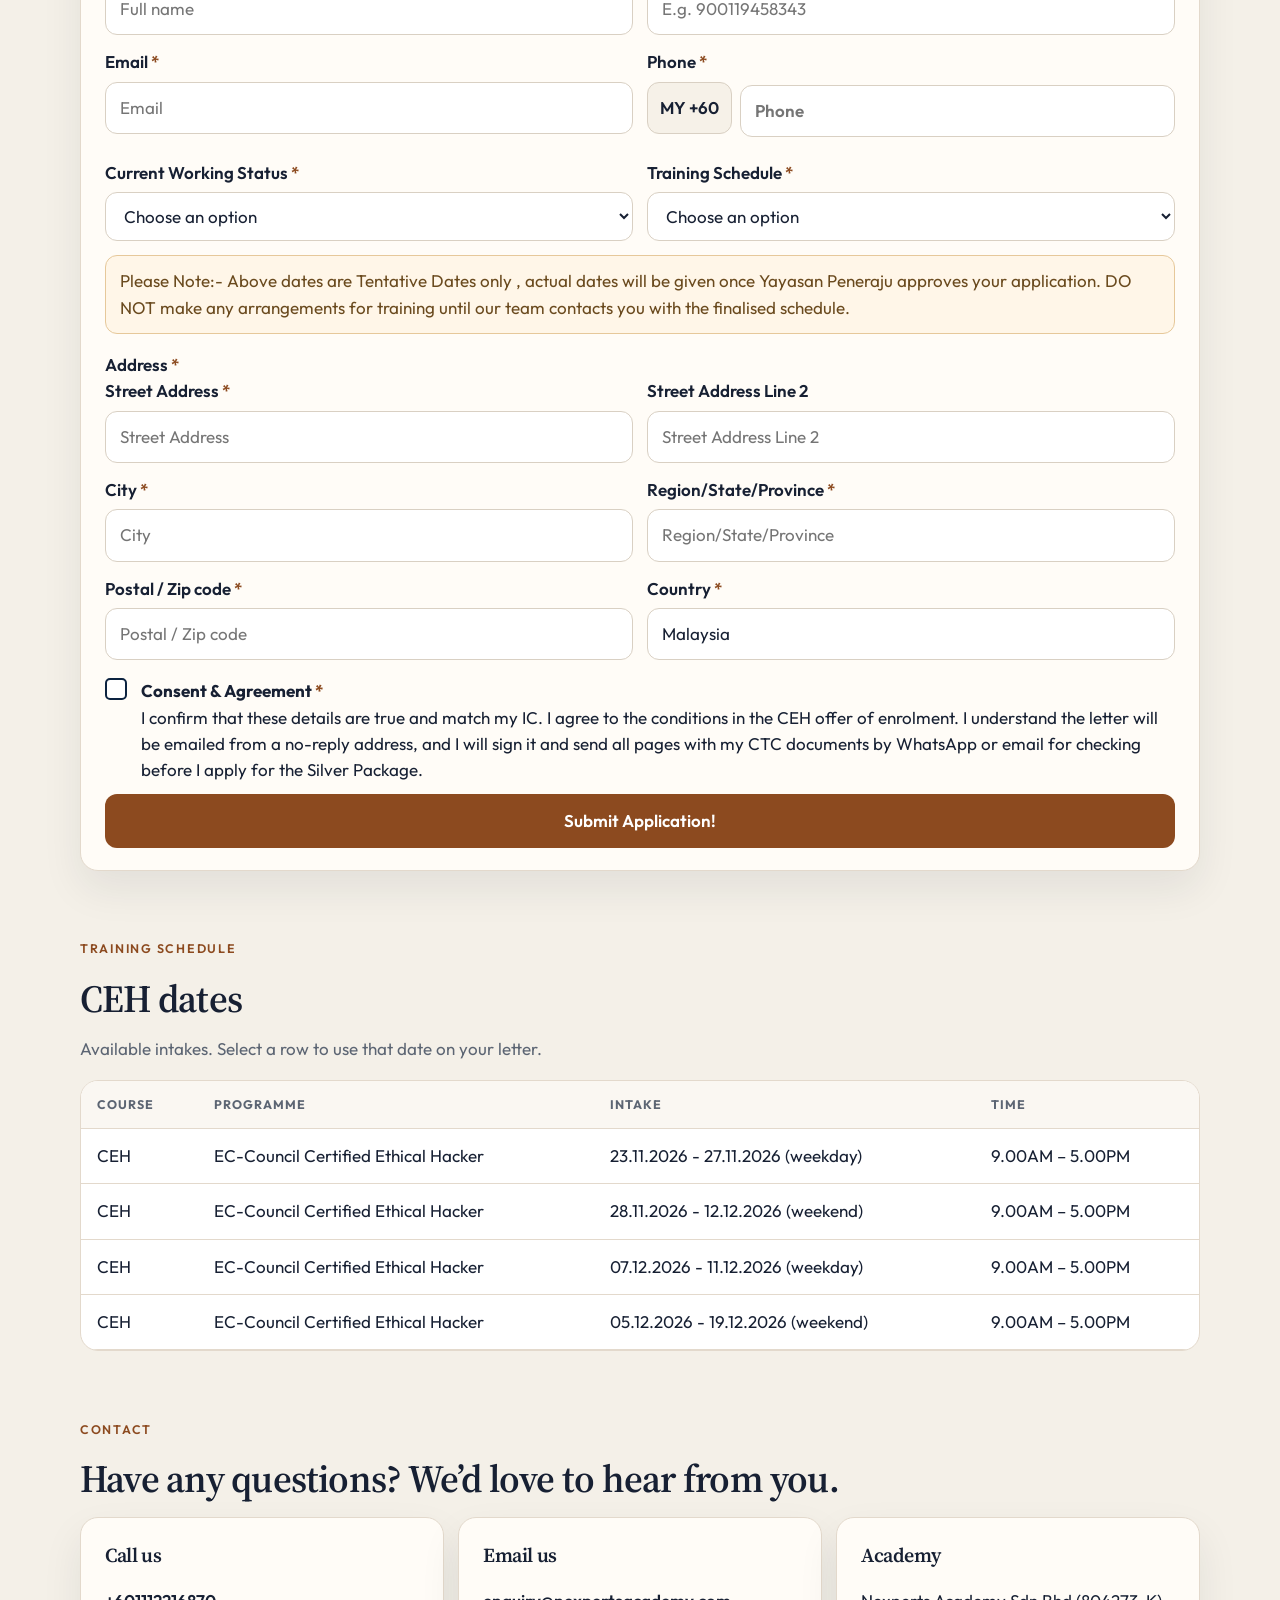
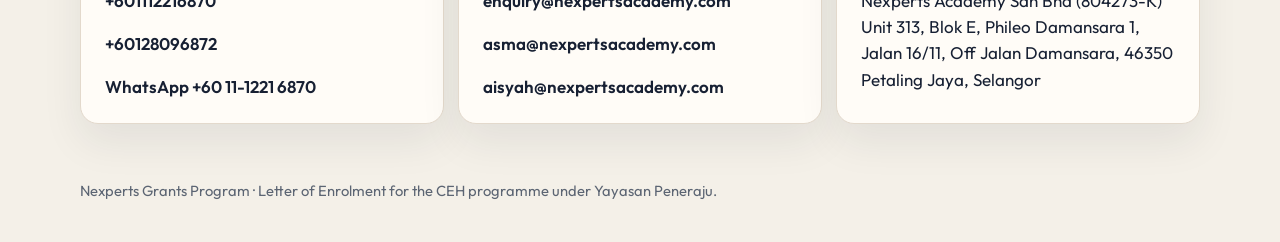
==== commit 7a9930e7: "Add the CEH course outline and complimentary Network+ training. Co-authored-by: Cursor <cursoragent@" ====
--- a/index.html
+++ b/index.html
@@ -8,7 +8,7 @@
   <link rel="preconnect" href="https://fonts.googleapis.com" />
   <link rel="preconnect" href="https://fonts.gstatic.com" crossorigin />
   <link href="https://fonts.googleapis.com/css2?family=Outfit:wght@400;500;600;700&family=Source+Serif+4:opsz,wght@8..60,500;8..60,600&display=swap" rel="stylesheet" />
-  <link rel="stylesheet" href="css/styles.css?v=20261002" />
+  <link rel="stylesheet" href="css/styles.css?v=20261002c" />
 </head>
 <body>
   <a class="skip" href="#main">Skip to content</a>
@@ -22,6 +22,7 @@
         <a href="#about">About</a>
         <a href="#steps">Steps</a>
         <a href="#letter">Letter</a>
+        <a href="#outline">Outline</a>
         <a href="#schedule">Schedule</a>
         <a href="#contact">Contact</a>
         <a class="nav-cta" href="#apply">
@@ -144,6 +145,7 @@
           <h3>Certified Ethical Hacker (CEH) v13</h3>
           <p>This is official EC-Council training from Nexperts Academy. CEH v13 shows how attackers find and exploit weaknesses in systems, applications, networks, and cloud environments, and how organisations detect, prevent, and defend against those attacks. The programme uses AI-assisted ethical hacking, hands-on labs, and a certification pathway.</p>
           <p><a class="brochure-link" href="/Nexperts_CEH_v13_Brochure_Final.pdf" download="Nexperts_CEH_v13_Brochure_Final.pdf">Download the CEH v13 brochure (PDF)</a></p>
+          <p><a href="#outline">See the 20-module course outline</a></p>
         </article>
         <div class="course-layout">
           <article class="panel">
@@ -163,7 +165,82 @@
               <li>Exam vouchers, 2 attempts</li>
               <li>Certificate of training</li>
               <li>Allowance of RM 500 provided by Nexperts Academy</li>
+              <li>Complimentary CompTIA Network+ training (training only) for participants with no prior knowledge
+                <span class="deliverable-note">Intake 31.10.2026 – 15.12.2026. Online only. Terms apply.</span>
+              </li>
             </ul>
+          </article>
+        </div>
+      </div>
+    </section>
+
+    <section id="outline">
+      <div class="wrap">
+        <p class="eyebrow">Course outline</p>
+        <h2>What CEH v13 covers</h2>
+        <p class="section-copy">The official EC-Council syllabus has 20 modules. It moves from foundations and discovery into exploitation, specialised attack surfaces, and defensive countermeasures. AI-assisted ethical hacking runs through the course, rather than sitting in one module.</p>
+        <ul class="meta" aria-label="Course scale">
+          <li>20 modules</li>
+          <li>221 hands-on labs</li>
+          <li>550+ attack techniques</li>
+          <li>4,000+ hacking and security tools</li>
+        </ul>
+        <div class="outline-grid">
+          <article class="panel">
+            <p class="phase-label">Phase 1 · Discover</p>
+            <h3>Modules 01–04</h3>
+            <ol class="outline-list">
+              <li><strong>01 Introduction to Ethical Hacking</strong><span>Information security, cyber threats, ethical hacking methodologies, laws, standards, and security controls.</span></li>
+              <li><strong>02 Footprinting and Reconnaissance</strong><span>OSINT, search engines, websites, email, WHOIS, DNS, social networks, and reconnaissance.</span></li>
+              <li><strong>03 Scanning Networks</strong><span>Host discovery, ports, services, operating systems, and network scanning.</span></li>
+              <li><strong>04 Enumeration</strong><span>Users, groups, resources, services, DNS, and protocol enumeration.</span></li>
+            </ol>
+          </article>
+          <article class="panel">
+            <p class="phase-label">Phase 2 · Find the weakness</p>
+            <h3>Modules 05–06</h3>
+            <ol class="outline-list">
+              <li><strong>05 Vulnerability Analysis</strong><span>Identify, classify, assess, and prioritise vulnerabilities.</span></li>
+              <li><strong>06 System Hacking</strong><span>Authentication attacks, gaining access, privilege escalation, maintaining access, and attack evidence.</span></li>
+            </ol>
+          </article>
+          <article class="panel">
+            <p class="phase-label">Phase 3 · Understand attacks</p>
+            <h3>Modules 07–12</h3>
+            <ol class="outline-list">
+              <li><strong>07 Malware Threats</strong><span>Trojans, viruses, worms, ransomware, rootkits, fileless malware, and malicious payloads.</span></li>
+              <li><strong>08 Sniffing</strong><span>Packet capture, traffic analysis, sniffing attacks, and countermeasures.</span></li>
+              <li><strong>09 Social Engineering</strong><span>Phishing, impersonation, manipulation, and credential-targeting attacks.</span></li>
+              <li><strong>10 Denial-of-Service</strong><span>DoS and DDoS attacks, detection, and mitigation.</span></li>
+              <li><strong>11 Session Hijacking</strong><span>Session attacks, session-management weaknesses, and countermeasures.</span></li>
+              <li><strong>12 Evading IDS, Firewalls and Honeypots</strong><span>Security monitoring, prevention technologies, evasion concepts, and defensive countermeasures.</span></li>
+            </ol>
+          </article>
+          <article class="panel">
+            <p class="phase-label">Phase 4 · Attack surfaces</p>
+            <h3>Modules 13–17</h3>
+            <ol class="outline-list">
+              <li><strong>13 Hacking Web Servers</strong><span>Web-server vulnerabilities, attacks, assessment, and hardening.</span></li>
+              <li><strong>14 Hacking Web Applications</strong><span>Web-application vulnerabilities, attack methodologies, and protection.</span></li>
+              <li><strong>15 SQL Injection</strong><span>SQL injection concepts, methodologies, detection, and countermeasures.</span></li>
+              <li><strong>16 Hacking Wireless Networks</strong><span>Wi-Fi, authentication, encryption, wireless attacks, and defensive controls.</span></li>
+              <li><strong>17 Hacking Mobile Platforms</strong><span>Mobile vulnerabilities, attack vectors, and security controls.</span></li>
+            </ol>
+          </article>
+          <article class="panel">
+            <p class="phase-label">Phase 5 · Modern infrastructure</p>
+            <h3>Modules 18–19</h3>
+            <ol class="outline-list">
+              <li><strong>18 IoT and OT Hacking</strong><span>IoT devices, operational technology, industrial environments, and security threats.</span></li>
+              <li><strong>19 Cloud Computing</strong><span>AWS, Azure, Google Cloud, IAM, containers, Docker, Kubernetes, serverless, cloud vulnerabilities, and controls.</span></li>
+            </ol>
+          </article>
+          <article class="panel">
+            <p class="phase-label">Phase 6 · Protect information</p>
+            <h3>Module 20</h3>
+            <ol class="outline-list">
+              <li><strong>20 Cryptography</strong><span>Encryption, hashing, symmetric and asymmetric cryptography, PKI, certificates, signatures, and cryptanalysis.</span></li>
+            </ol>
           </article>
         </div>
       </div>
--- a/css/styles.css
+++ b/css/styles.css
@@ -152,7 +152,7 @@
 .hero-card li { margin: 6px 0; }
 
 section { padding: 28px 0; }
-#letter, #apply, #about, #steps, #schedule, #contact { scroll-margin-top: 96px; }
+#letter, #outline, #apply, #about, #steps, #schedule, #contact { scroll-margin-top: 96px; }
 h2 { font-size: clamp(1.8rem, 3vw, 2.5rem); margin-bottom: 8px; }
 .section-copy { color: var(--muted); max-width: 46rem; margin-top: 0; }
 
@@ -294,6 +294,7 @@
 }
 .fee-list, .plain-list { margin: 8px 0 0; padding-left: 18px; }
 .fee-list li, .plain-list li { margin: 4px 0; }
+.deliverable-note { display: block; margin-top: 4px; color: var(--muted); font-size: 0.92rem; line-height: 1.45; }
 .course-brief { margin-top: 8px; margin-bottom: 18px; }
 .course-brief h3 { margin-bottom: 8px; }
 .brochure-link {
@@ -311,6 +312,25 @@
   text-align: center;
 }
 .brochure-link:hover { background: var(--navy-2); color: white; }
+.outline-grid {
+  display: grid;
+  grid-template-columns: repeat(2, minmax(0, 1fr));
+  gap: 16px;
+  margin-top: 18px;
+}
+.phase-label {
+  margin: 0 0 6px;
+  color: var(--copper);
+  font-size: 0.78rem;
+  font-weight: 700;
+  letter-spacing: 0.06em;
+  text-transform: uppercase;
+}
+.outline-grid h3 { margin-bottom: 0; }
+.outline-list { list-style: none; margin: 14px 0 0; padding: 0; display: grid; gap: 14px; }
+.outline-list li { display: grid; gap: 4px; min-width: 0; }
+.outline-list strong { font-weight: 600; }
+.outline-list span { color: var(--muted); line-height: 1.45; }
 
 .table-wrap { overflow-x: auto; border: 1px solid var(--line); border-radius: 18px; background: white; }
 table { width: 100%; border-collapse: collapse; min-width: 720px; }
@@ -490,7 +510,7 @@
 @media (max-width: 640px) {
   .whatsapp-float span { display: none; }
   .whatsapp-float { right: 12px; bottom: 12px; padding: 10px; }
-  #letter, #apply, #about, #steps, #schedule, #contact { scroll-margin-top: 12px; }
+  #letter, #outline, #apply, #about, #steps, #schedule, #contact { scroll-margin-top: 12px; }
 }
 .site-footer { padding: 28px 0 40px; color: var(--muted); font-size: 0.92rem; }
 
@@ -575,7 +595,7 @@
   .nav {
     width: 100%;
     display: grid;
-    grid-template-columns: repeat(5, minmax(0, 1fr));
+    grid-template-columns: repeat(3, minmax(0, 1fr));
     gap: 6px;
     padding-bottom: 0;
     justify-content: stretch;
@@ -596,7 +616,7 @@
     font-size: 0.95rem;
   }
   .nav-cta .arrow-mark { display: none; }
-  .hero-grid, .about-grid, .apply-grid, .course-layout, .steps, .contact-grid, .form-grid {
+  .hero-grid, .about-grid, .apply-grid, .course-layout, .outline-grid, .steps, .contact-grid, .form-grid {
     grid-template-columns: 1fr;
   }
   .hero { padding: 28px 0 8px; }
@@ -634,5 +654,5 @@
     flex: 0 0 auto;
   }
   body { padding-bottom: 84px; }
-  #letter, #apply, #about, #steps, #schedule, #contact { scroll-margin-top: 12px; }
-}
+  #letter, #outline, #apply, #about, #steps, #schedule, #contact { scroll-margin-top: 12px; }
+}
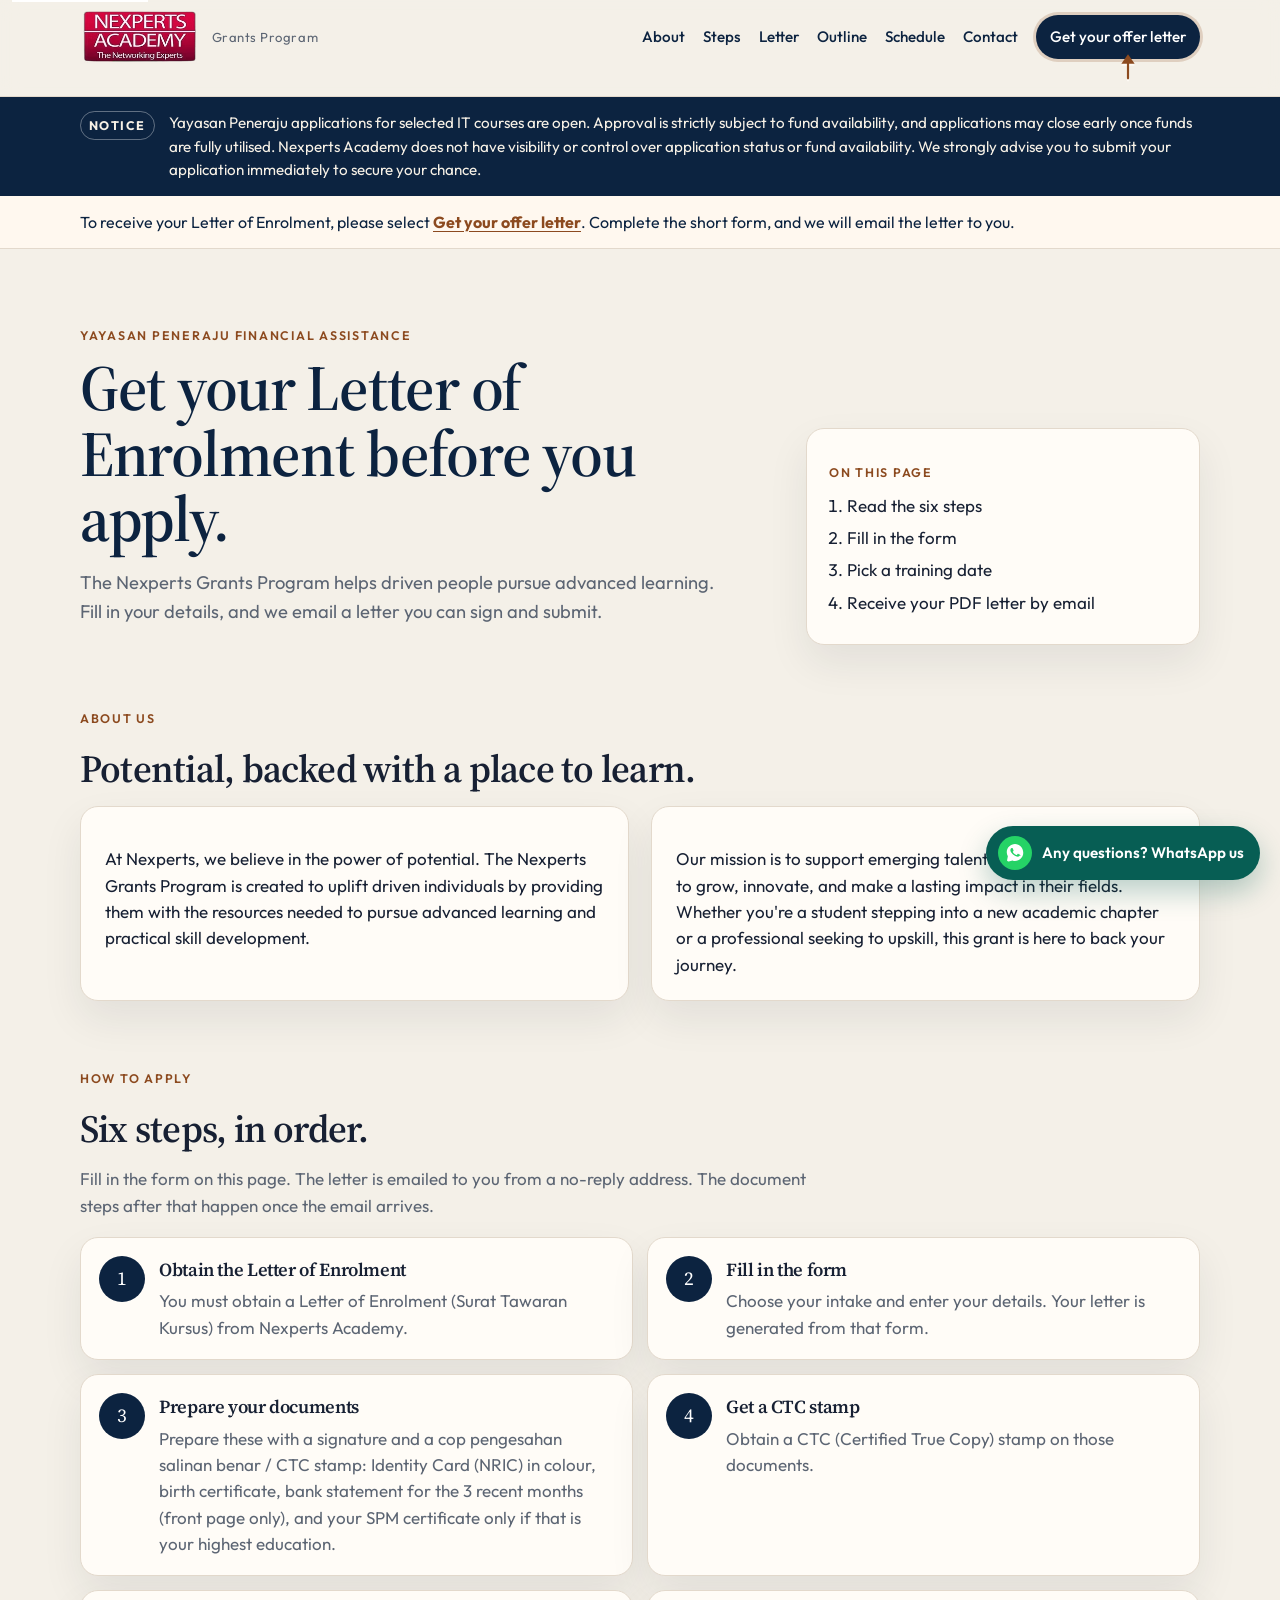
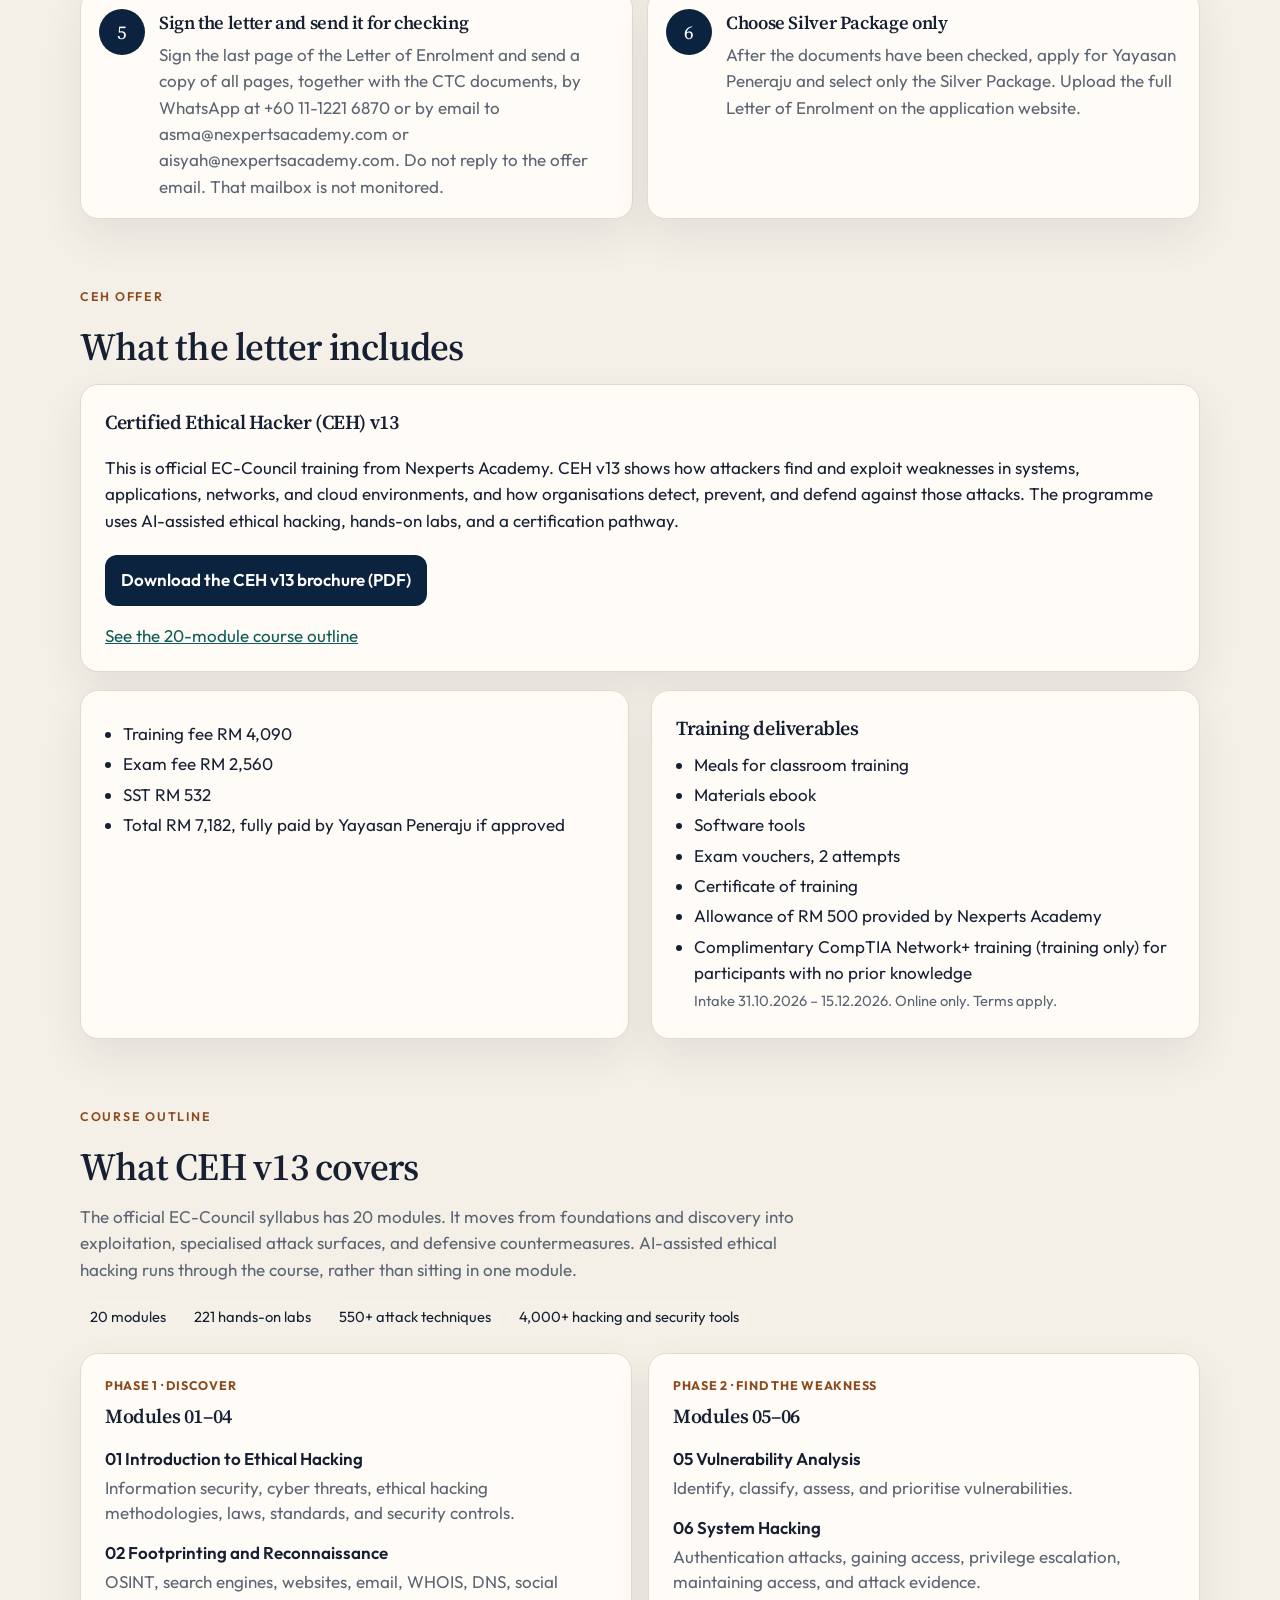
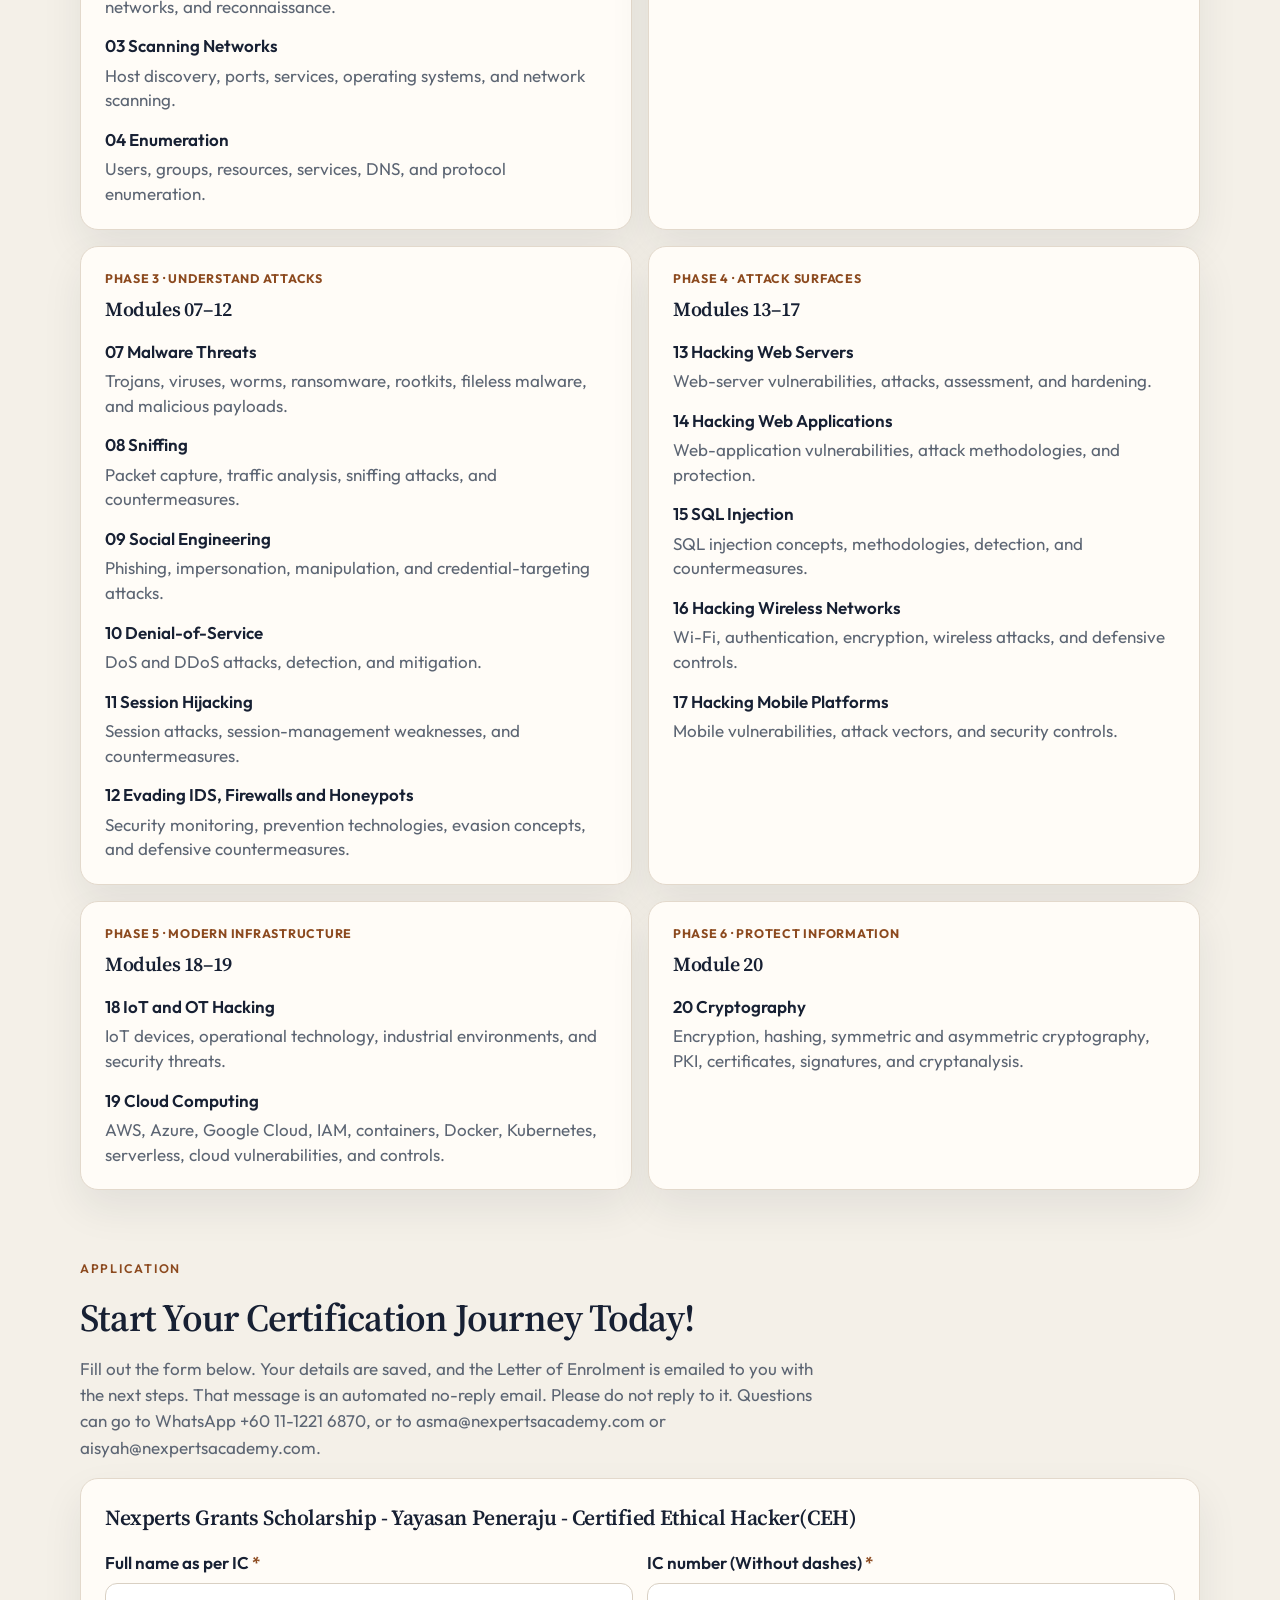
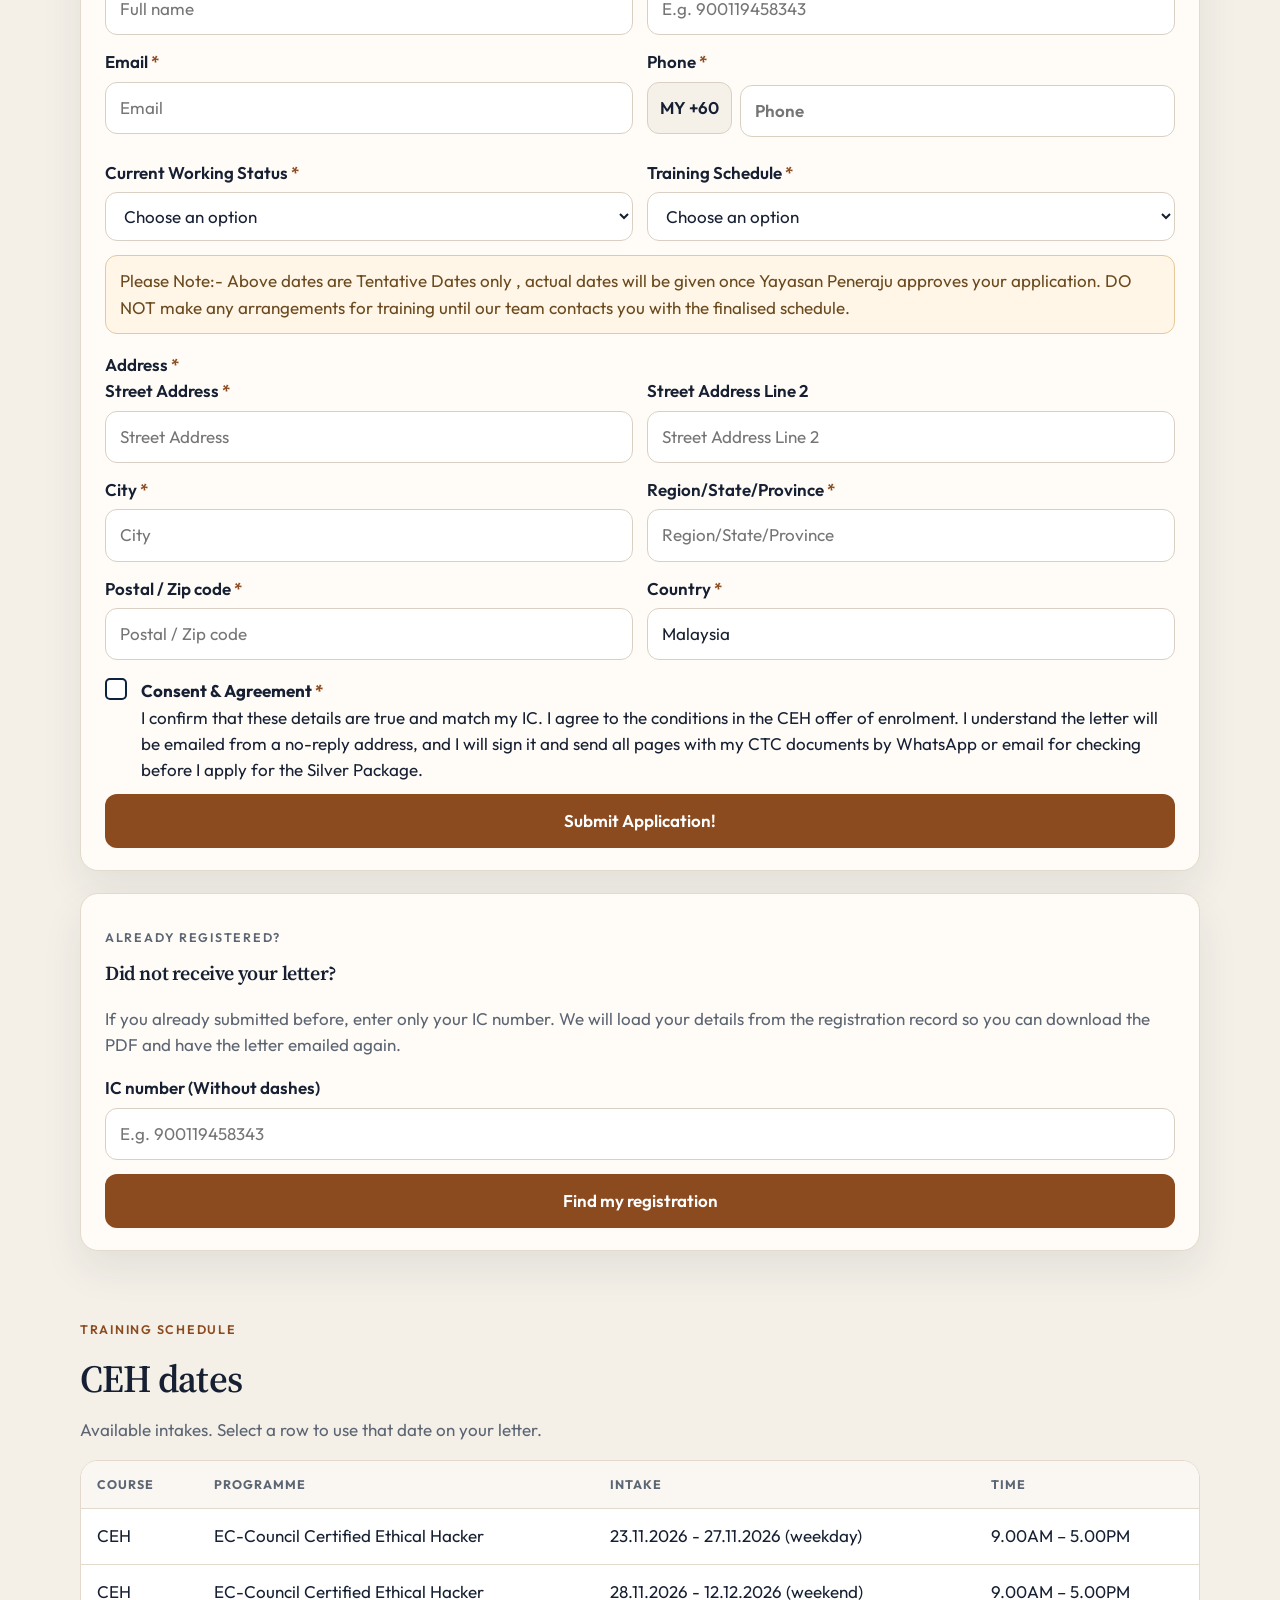
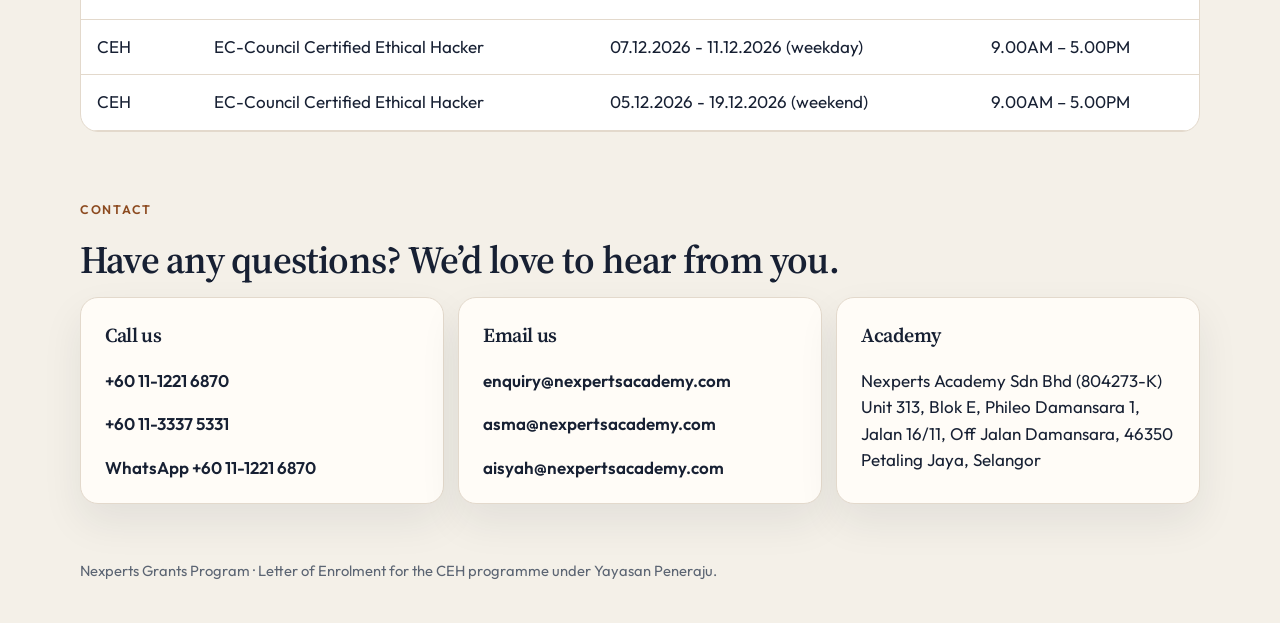
==== commit bb36a3d5: "Harden application delivery and marketer dashboards. Save sheet rows before sending enrolment email," ====
--- a/index.html
+++ b/index.html
@@ -8,7 +8,7 @@
   <link rel="preconnect" href="https://fonts.googleapis.com" />
   <link rel="preconnect" href="https://fonts.gstatic.com" crossorigin />
   <link href="https://fonts.googleapis.com/css2?family=Outfit:wght@400;500;600;700&family=Source+Serif+4:opsz,wght@8..60,500;8..60,600&display=swap" rel="stylesheet" />
-  <link rel="stylesheet" href="css/styles.css?v=20261002c" />
+  <link rel="stylesheet" href="css/styles.css?v=20261003" />
 </head>
 <body>
   <a class="skip" href="#main">Skip to content</a>
@@ -334,9 +334,41 @@
             <button id="download-btn" type="submit"><span class="btn-label">Submit Application!</span></button>
             </fieldset>
             <p id="form-success" class="form-msg ok" hidden>
-              Your letter was emailed to <strong id="success-email"></strong> and is downloading now. The printed intake is <strong id="success-intake"></strong>. Please do not reply to that email. It is an automated no-reply message and replies are not read. Sign the last page, then send every page of the letter with your CTC documents by WhatsApp at +60 11-1221 6870 or by email to asma@nexpertsacademy.com or aisyah@nexpertsacademy.com. After the documents are checked, apply for the Yayasan Peneraju Silver Package and upload the full letter.
+              Your registration is saved. Your letter is being emailed to <strong id="success-email"></strong> and is downloading now. The printed intake is <strong id="success-intake"></strong>. Please do not reply to that email. It is an automated no-reply message and replies are not read. Sign the last page, then send every page of the letter with your CTC documents by WhatsApp at +60 11-1221 6870 or by email to asma@nexpertsacademy.com or aisyah@nexpertsacademy.com. After the documents are checked, apply for the Yayasan Peneraju Silver Package and upload the full letter.
             </p>
           </form>
+
+          <article id="recover" class="panel recover-panel">
+            <p class="eyebrow">Already registered?</p>
+            <h3>Did not receive your letter?</h3>
+            <p>If you already submitted before, enter only your IC number. We will load your details from the registration record so you can download the PDF and have the letter emailed again.</p>
+            <form id="recover-form" novalidate>
+              <label>
+                <span>IC number (Without dashes)</span>
+                <input id="recover-nric" name="recoverNric" type="text" inputmode="numeric" autocomplete="off" required placeholder="E.g. 900119458343" maxlength="12" />
+              </label>
+              <label class="hp" aria-hidden="true">
+                Company fax
+                <input id="recover-fax" name="companyFax" type="text" tabindex="-1" autocomplete="off" />
+              </label>
+              <p id="recover-error" class="form-msg error" hidden></p>
+              <button id="recover-find-btn" type="submit"><span class="btn-label">Find my registration</span></button>
+            </form>
+            <div id="recover-result" class="recover-result" hidden>
+              <p class="recover-note">We found your registration. Confirm these details, then download the letter or email it again.</p>
+              <dl class="recover-details">
+                <div><dt>Name</dt><dd id="recover-name"></dd></div>
+                <div><dt>Email</dt><dd id="recover-email"></dd></div>
+                <div><dt>Training schedule</dt><dd id="recover-training"></dd></div>
+                <div><dt>Address on letter</dt><dd id="recover-address"></dd></div>
+              </dl>
+              <p id="recover-success" class="form-msg ok" hidden></p>
+              <div class="recover-actions">
+                <button id="recover-download-btn" type="button">Download PDF</button>
+                <button id="recover-resend-btn" type="button">Email letter again</button>
+              </div>
+            </div>
+          </article>
       </div>
     </section>
 
@@ -368,8 +400,8 @@
         <div class="contact-grid">
           <article class="panel">
             <h3>Call us</h3>
-            <p><a href="tel:+601112216870">+601112216870</a></p>
-            <p><a href="tel:+60128096872">+60128096872</a></p>
+            <p><a href="tel:+601112216870">+60 11-1221 6870</a></p>
+            <p><a href="tel:+601133375331">+60 11-3337 5331</a></p>
             <p><a href="https://wa.me/601112216870">WhatsApp +60 11-1221 6870</a></p>
           </article>
           <article class="panel">
@@ -387,7 +419,7 @@
     </section>
   </main>
 
-  <a class="whatsapp-float" href="https://wa.me/601112216870" target="_blank" rel="noopener noreferrer">
+  <a class="whatsapp-float" href="https://wa.me/601133375331" target="_blank" rel="noopener noreferrer">
     <svg viewBox="0 0 32 32" width="22" height="22" aria-hidden="true">
       <path fill="currentColor" d="M16 3C9.4 3 4 8.3 4 14.8c0 2.1.6 4.1 1.6 5.9L4 29l8.5-2.2A13 13 0 0 0 16 27.7C22.6 27.7 28 22.4 28 15.8 28 8.3 22.6 3 16 3zm6.8 16.7c-.3.8-1.6 1.5-2.3 1.6-.6.1-1.3.1-2.1-.1-.5-.2-1.1-.4-1.9-.7-3.4-1.5-5.6-4.9-5.8-5.1-.2-.2-1.4-1.8-1.4-3.5s.9-2.5 1.2-2.8c.3-.3.7-.4 1.1-.4h.4c.3 0 .5 0 .8.6.3.7 1 2.6 1.1 2.8.1.2.2.4 0 .6-.1.2-.2.4-.4.6l-.5.6c-.2.2-.4.4-.2.7.2.4 1 1.6 2.1 2.5 1.4 1.2 2.6 1.6 3 1.8.4.2.6.1.8-.1.2-.2.9-1 1.1-1.4.3-.4.5-.3.8-.2.3.1 2.1 1 2.5 1.2.4.2.6.3.7.4.1.2.1.9-.2 1.7z"/>
     </svg>
@@ -399,7 +431,7 @@
   </footer>
 
   <script src="js/pdf-lib.min.js"></script>
-  <script src="js/letter.js?v=20261002"></script>
-  <script src="js/app.js?v=20261002"></script>
+  <script src="js/letter.js?v=20261003g"></script>
+  <script src="js/app.js?v=20261003g"></script>
 </body>
 </html>
--- a/css/styles.css
+++ b/css/styles.css
@@ -152,7 +152,7 @@
 .hero-card li { margin: 6px 0; }
 
 section { padding: 28px 0; }
-#letter, #outline, #apply, #about, #steps, #schedule, #contact { scroll-margin-top: 96px; }
+#letter, #outline, #apply, #recover, #about, #steps, #schedule, #contact { scroll-margin-top: 96px; }
 h2 { font-size: clamp(1.8rem, 3vw, 2.5rem); margin-bottom: 8px; }
 .section-copy { color: var(--muted); max-width: 46rem; margin-top: 0; }
 
@@ -312,6 +312,35 @@
   text-align: center;
 }
 .brochure-link:hover { background: var(--navy-2); color: white; }
+.recover-panel { margin-top: 22px; }
+.recover-panel h3 { margin-bottom: 8px; }
+.recover-panel > p { color: var(--muted); }
+#recover-form { margin-top: 14px; }
+.recover-result { margin-top: 18px; padding-top: 16px; border-top: 1px solid var(--line); }
+.recover-note { margin: 0 0 12px; color: var(--ink); }
+.recover-details { margin: 0; display: grid; gap: 12px; }
+.recover-details div { display: grid; gap: 2px; }
+.recover-details dt {
+  font-size: 0.75rem;
+  font-weight: 700;
+  letter-spacing: 0.06em;
+  text-transform: uppercase;
+  color: var(--muted);
+}
+.recover-details dd { margin: 0; line-height: 1.45; overflow-wrap: anywhere; }
+.recover-actions {
+  display: flex;
+  flex-wrap: wrap;
+  gap: 10px;
+  margin-top: 16px;
+}
+.recover-actions button { width: auto; min-width: 180px; }
+#recover-download-btn {
+  background: white;
+  color: var(--navy);
+  border: 1px solid var(--line);
+}
+#recover-download-btn:hover { background: #f6f1e8; }
 .outline-grid {
   display: grid;
   grid-template-columns: repeat(2, minmax(0, 1fr));
@@ -510,7 +539,7 @@
 @media (max-width: 640px) {
   .whatsapp-float span { display: none; }
   .whatsapp-float { right: 12px; bottom: 12px; padding: 10px; }
-  #letter, #outline, #apply, #about, #steps, #schedule, #contact { scroll-margin-top: 12px; }
+  #letter, #outline, #apply, #recover, #about, #steps, #schedule, #contact { scroll-margin-top: 12px; }
 }
 .site-footer { padding: 28px 0 40px; color: var(--muted); font-size: 0.92rem; }
 
@@ -654,5 +683,6 @@
     flex: 0 0 auto;
   }
   body { padding-bottom: 84px; }
-  #letter, #outline, #apply, #about, #steps, #schedule, #contact { scroll-margin-top: 12px; }
-}
+  #letter, #outline, #apply, #recover, #about, #steps, #schedule, #contact { scroll-margin-top: 12px; }
+  .recover-actions button { width: 100%; min-width: 0; }
+}
